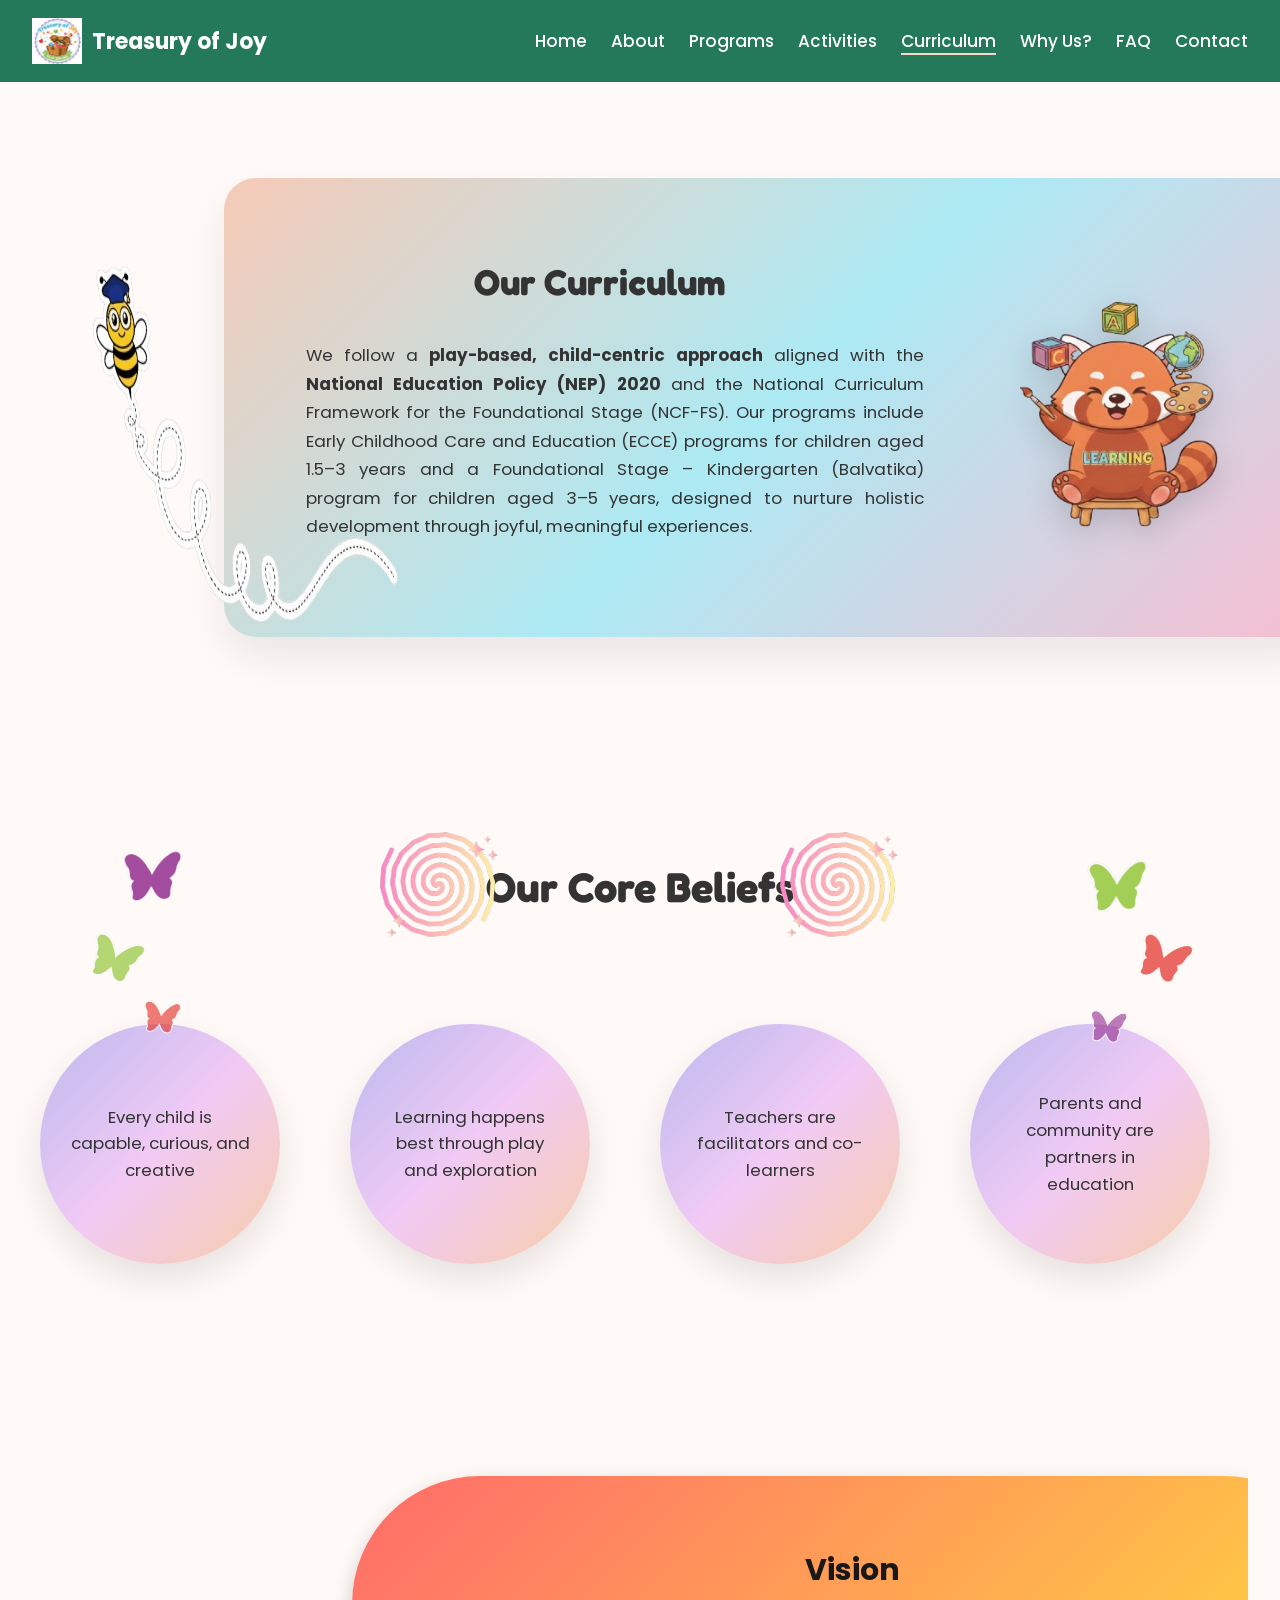
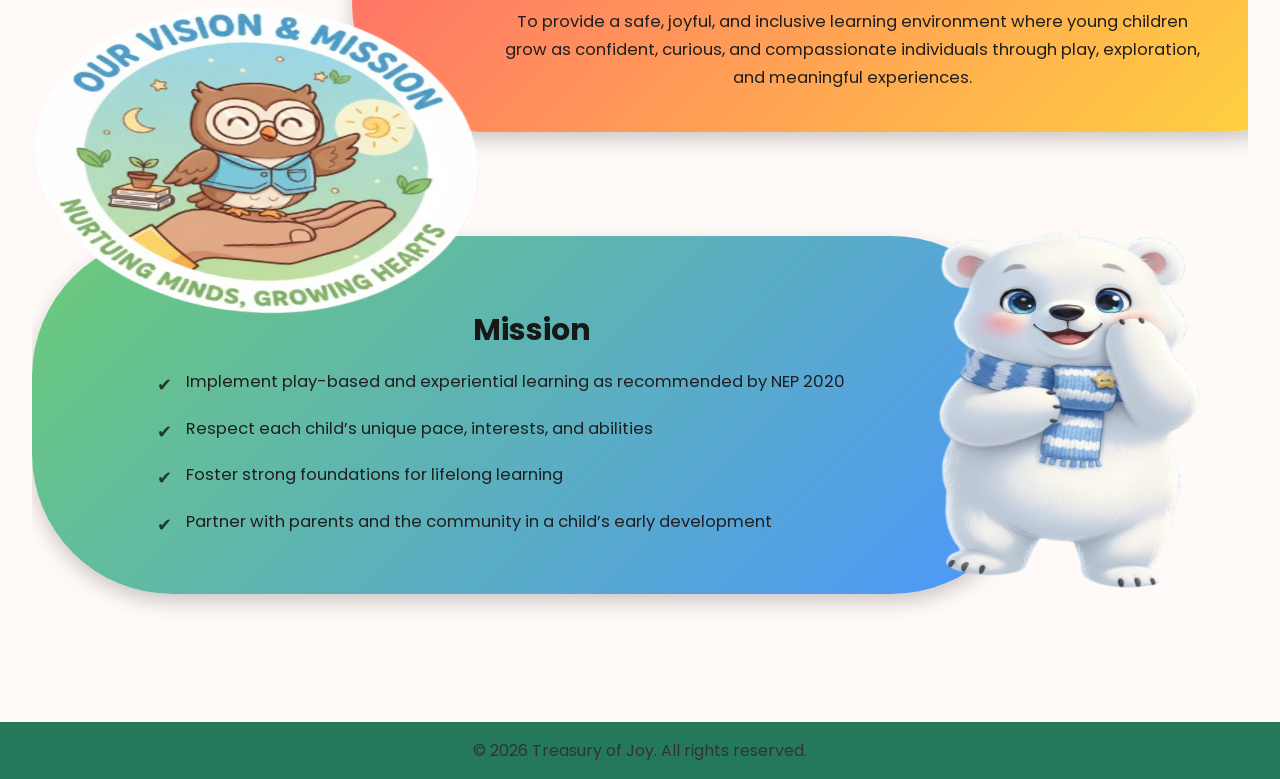
==== curriculum.html @ 3d5efbc1 "added treasury code" ====
<!DOCTYPE html>
<html lang="en">
<head>
  <meta charset="UTF-8" />
  <meta name="viewport" content="width=device-width, initial-scale=1.0" />
  <title>Curriculum | Treasury of Joy</title>

  <!-- SAME CSS -->
  <link rel="stylesheet" href="style.css" />

  <!-- SAME FONTS -->
  <link href="https://fonts.googleapis.com/css2?family=Poppins:wght@300;400;600;700&display=swap" rel="stylesheet">
  <link href="https://fonts.googleapis.com/css2?family=Fredoka:wght@600;700&display=swap" rel="stylesheet">
</head>

<body>

<!-- SAME NAVBAR -->
<nav class="navbar">
  <div class="logo">
    <img src="images/treasury.png">
    Treasury of Joy
  </div>
  <ul class="nav-links">
    <li><a href="index.html">Home</a></li>
    <li><a href="index.html#about">About</a></li>
    <li><a href="index.html#programs">Programs</a></li>
    <li><a href="index.html#activities">Activities</a></li>
    <li><a href="curriculum.html" class="active">Curriculum</a></li>
    <li><a href="index.html#whyUs">Why Us?</a></li>
    <li><a href="index.html#FAQ">FAQ</a></li>
    <li><a href="index.html#contact">Contact</a></li>
  </ul>
</nav>

<!-- CURRICULUM CONTENT -->
<section class="section">
        <div class="curriculum-card">
      
          <h2 class="curriculum-heading">Our Curriculum</h2>
      
          <div class="curriculum-body">
            <div class="curriculum-text">
              <p>
                We follow a <strong>play-based, child-centric approach</strong> aligned with the
                <strong>National Education Policy (NEP) 2020</strong> and the
                National Curriculum Framework for the Foundational Stage (NCF-FS).
                Our programs include Early Childhood Care and Education (ECCE) programs for children aged 1.5–3 years and a Foundational Stage – Kindergarten (Balvatika) program for children aged 3–5 years, designed to nurture holistic development through joyful, meaningful experiences.
              </p>
            </div>
      
            <img src="images/curriculum.png" class="curriculum-sticker" alt="">
          </div>
          <img src="images/bee.png" class="bee" alt="">
</section>

<section class="section core-beliefs">
  <div class="butterfly-corner left">
    <img src="images/purplebutterfly.png" class="bf b1">
    <img src="images/greenbutterfly.png" class="bf b2">
    <img src="images/redbutterfly.png" class="bf b3">
  </div>
  <img src="images/spiral.png" class="spiral left">
  
  <h2>Our Core Beliefs</h2>
  <img src="images/spiral.png" class="spiral right">

  <div class="butterfly-corner right">
    <img src="images/greenbutterfly.png" class="bf b5">
    <img src="images/redbutterfly.png" class="bf b6">
    <img src="images/purplebutterfly.png" class="bf b7">
  </div>
    <div class="belief-cards">
      <div class="belief-card">
        <p>Every child is capable, curious, and creative</p>
      </div>
  
      <div class="belief-card">
        <p>Learning happens best through play and exploration</p>
      </div>
  
      <div class="belief-card">
        <p>Teachers are facilitators and co-learners</p>
      </div>
  
      <div class="belief-card">
        <p>Parents and community are partners in education</p>
      </div>
    </div>
  </section>
  

<section class="section">
  <div class="cards-container">
    <img src="images/owl.png" class="owl">
    <div class="cardd vision">
      <h2>Vision</h2>
      <p>To provide a safe, joyful, and inclusive learning environment where young children grow as confident, curious, and compassionate individuals through play, exploration, and meaningful experiences.
      </p>
    </div>

    <div class="cardd mission">
      <h2>Mission</h2>
      <ul class="mission-points">
        <li>Implement play-based and experiential learning as recommended by NEP 2020</li>
        <li>Respect each child’s unique pace, interests, and abilities</li>
        <li>Foster strong foundations for lifelong learning</li>
        <li>Partner with parents and the community in a child’s early development</li>
      </ul>
    </div>
    <img src="images/bear2.png" class="bear">
  </div>
  
</section>


<footer>
  <p>© 2026 Treasury of Joy. All rights reserved.</p>
</footer>
</body>
</html>
---- style.css ----
* {
    margin: 0;
    padding: 0;
    box-sizing: border-box;
    font-family: 'Poppins', sans-serif;
}

body {
    background: #fefefe;
    color: #333;
}

.headline {
  font-size: 24px;
  font-family: 'Poppins', sans-serif;
  font-weight: 600;
  letter-spacing: 0.5px;
}

/* Navbar */
.navbar {
    display: flex;
    justify-content: space-between;
    align-items: center;
    padding: 1rem 2rem;
    background:  #23795a;
    position: sticky;
    top: 0;
    z-index: 100;
}

.logo {
    display: flex;
    align-items: center;
    gap: 10px;
    font-size: 22px;
    font-weight: 700;
    color: #fff;
}


/* Logo image size */
.logo img {
    width: 50px;
    height: 50px;
    object-fit: contain;
    transition: transform 0.3s ease, box-shadow 0.3s ease;
}

/* Pop-up on hover */
.logo img:hover {
    transform: scale(1.8);
    box-shadow: 0 6px 15px rgba(255, 111, 145, 0.4);
}

.nav-links {
    list-style: none;
    display: flex;
    gap: 1.5rem;
}

.nav-links a {
    text-decoration: none;
    color: #fff;
    font-weight: 500;
    font-size: 17px;
    margin-top: 10px;
}

/* Hero */
.hero {
    display: flex;
    align-items: center;
    justify-content: space-around;
    padding: 6rem 2rem;
    background:#FFF9F7;
}

.hero-text h1 {
    font-size: 3rem;
    color: #55B6DA;
}

.hero-text p {
    color: #57371a
}

.hero-text img {
    width: 250px;
    height: 200px;
    border-radius: 60px;
    margin-left: 50px;
}
.hero-text img:hover {
    transform: scale(1.2);
    box-shadow: 0 6px 15px rgba(127, 43, 183, 0.4);
}
.hero-image video {
    width: 600px;
    height: auto;
    border-radius: 60px;
}
.primary-btn {
    font-weight: 700;           /* makes text bold */
    padding: 14px 40px;         /* increases width & height */
    font-size: 16px;
    border-radius: 30px;
    background-color: #f85e82;
    color: #fff;
    border: none;
    cursor: pointer;
    transition: all 0.3s ease;
    width: 10rem;
    margin-top: 20px;
}

/* Optional hover effect */
.primary-btn:hover {
    background-color: #db5575;
    transform: translateY(-2px);
}


/* Sections */
.section {
    padding: 4rem 2rem;
    text-align: center;
    background: #FFF9F7;
}

.section h2 {
    font-size: 36px;
    margin-bottom: 0.5rem;
    margin-top: 2rem;
}

.section-text {
    max-width: 700px;
    margin: auto ;
    margin-top: 2rem;
}

.pastel-bg {
    background: #fee0b3;
}

.blue-bg{
    background: #8cd0f5;
}

/* Cards */
.card-container {
    display: flex;
    justify-content: center;
    gap: 2rem;
    margin-top: 2rem;
}

.card {
    background: #87c69d;
    padding: 2rem;
    border-radius: 20px;
    width: 300px;
}

.card.pink {
    background: #f09cbc;
}

/* Activities */
/* Activities Section */
.activities-section{
    position: relative; 
    overflow: hidden;
    background: linear-gradient(135deg, #90d5ee, #5cc3f5, #498ad4, #55bbee);


}
.sticker-sun {
    position: absolute;
    width: 250px; /* adjust size as needed */
    height:200px;
    z-index: 1;
    pointer-events: none; /* so stickers don’t block text */
    transform-origin: center;
    transition: transform 0.3s ease; /* optional for hover effects */
    left:150px;
    top:45px;
    transform: rotate(-3deg);
  }
.activities-subtitle {
    max-width: 600px;
    margin-top: 1.5rem;
    margin-left: 26rem;
    color: #222;
    font-size: 16px;
    font-weight: 600;
}

/* Cards Layout */
.activities-container {
    display: flex;
    justify-content: center;
    gap: 5rem;
    flex-wrap: wrap;
    margin-top: 100px;
    margin-bottom: 2rem;
}

/* Activity Card */
.activity-card {
    background: #FFD6C9;
    border-radius: 24px;
    padding: 1.5rem;
    width: 390px;
    box-shadow: 0 12px 25px rgba(0,0,0,0.08);
    text-align: center;
    transition: transform 0.25s ease, box-shadow 0.25s ease;
}

/* GIF */
.activity-card img {
    width: 100%;
    height: 320px;
    object-fit: cover;
    border-radius: 18px;
    margin-bottom: 1rem;
}

/* Hover Pop */
.activity-card:hover {
    transform: translateY(-8px) scale(1.03);
    box-shadow: 0 22px 40px rgba(0,0,0,0.14);
}

/* Text */
.activity-card h3 {
    margin-bottom: 0.5rem;
    font-size: 1.2rem;
}

.activity-card p {
    font-size: 0.95rem;
    color: #555;
}

/* Mobile */
@media (max-width: 768px) {
    .activity-card {
        width: 100%;
        max-width: 340px;
    }
}


/* Foundation List Layout */
.foundation-section {
  background: linear-gradient(135deg, #FFF9F7, #FFEFE8, #FFD7CF, #ffcfc5);

    position: relative; /* important for absolute positioning of stickers */
    padding: 80px 40px;
    border-radius: 20px;
    padding-top: 8rem;
  }
.foundation-list {
    max-width: 800px;
    margin-top: 4rem;
    margin-left: 5rem;
    margin-bottom: 2rem;
    display: flex;
    flex-direction: column; /* 🔥 single column */
    gap: 2rem;              /* space between items */
    list-style: none;
}

/* List Item – NO CARD by default */
.foundation-list li {
    display: flex;
    gap: 1.2rem;
    align-items: start;
    border-radius: 18px;
    transition: all 0.25s ease;
}

/* Icon */
.foundation-list .icon {
    font-size: 2rem;
}

/* Text */
.foundation-list h4 {
    margin-bottom: 0.4rem;
    font-size: 1.1rem;
    font-weight: 700;
    text-align: left;
}

.foundation-list p {
    font-size: 0.95rem;
    color: #555;
    font-weight: 400;
    text-align: justify;
}

/* Hover → Pop-up appears */
.foundation-list li:hover {
    background: #76cea8;
    transform: translateY(-6px) scale(1.02);
    box-shadow: 0 18px 35px rgba(0, 0, 0, 0.12);
}

/* Hover → Bold text */
.foundation-list li:hover h4,
.foundation-list li:hover p {
    font-weight: 600;
}

.sticker {
    position: absolute;
    width: 170px; /* adjust size as needed */
    height:190px;
    z-index: 1;
    pointer-events: none; /* so stickers don’t block text */
    transform-origin: center;
    transition: transform 0.3s ease; /* optional for hover effects */
  }
  
  .sticker-big {
    position: absolute;
    width: 450px; /* adjust size as needed */
    height:600px;
    z-index: 1;
    pointer-events: none; /* so stickers don’t block text */
    transform-origin: center;
    transition: transform 0.3s ease; /* optional for hover effects */
  }
  /* Top-left sticker */
  .sticker-top-left {
    top: 60px;
    left: 180px;
    transform: rotate(-7deg);
  }
  
  /* Middle-right sticker (between points 2-3)
  .sticker-middle-right {
    top: 200px;
    right: 100px;
    transform: rotate(8deg);
  } */
  
  /* Bottom-right sticker */
  .sticker-bottom-right {
    bottom: 110px;
    right: 50px;
  }
  
  /* Responsive adjustments */
  @media (max-width: 768px) {
    .sticker {
      width: 70px;
    }
    .sticker-top-left {
      top: -20px;
      left: -20px;
    }
    .sticker-middle-right {
      top: 100px;
      right: -20px;
    }
    .sticker-bottom-right {
      bottom: -20px;
      right: -20px;
    }
  }
/* Mobile */
@media (max-width: 768px) {
    .foundation-list {
        grid-template-columns: 1fr;
    }
}




/* Contact */
/* Journey Section */
.journey-section {
    background:  #FFF9F7;
    padding: 4rem 2rem;
    text-align: center;
    position: relative;
}


.journey-subtitle {
    max-width: 650px;
    margin: 0 auto 3rem;
    color: #555;
}

/* Cards Layout */
.journey-cards {
    display: flex;
    justify-content: center;
    gap: 5rem; /* space between boxes */
    flex-wrap: wrap;
}

/* Individual Card */
.journey-card {
  background: linear-gradient(135deg, #f9e4e7, #f6c7d0, #f3a9b7, #f07d9d);

    border-radius: 24px;
    padding: 2.8rem; /* 🔥 more inner space */
    width: 550px; /* 🔥 bigger width */
    box-shadow: 0 15px 35px rgba(0, 0, 0, 0.08);
    text-align: left;
}

.journey-card h3 {
    margin-bottom: 2rem;
    text-align: center;
    font-size: 24px;
    color: #333;
}
.sticker-phone {
    position: absolute;
    z-index: 1;
    pointer-events: none; /* so stickers don’t block text */
    transform-origin: center;
    transition: transform 0.3s ease; /* optional for hover effects */
    top: 170px;
    right: 120px;
    width: 250px; /* adjust size as needed */
    height:250px;
  }

/* Form Styling */
.journey-card form {
    display: flex;
    flex-direction: column;
    gap: 1rem;
}

.journey-card input,
.journey-card textarea {
    width: 100%;              /* full width */
    padding: 1.0rem 1.1rem;   /* 🔥 more height */
    font-size: 1.05rem;       /* bigger text */
    border-radius: 16px;      /* softer look */
    border: 1px solid #ddd;
}

.journey-card textarea {
    resize: none;
    height: 100px;
}

/* Details Box */
.details p {
    margin-bottom: 1rem;
    font-size: 0.95rem;
}

/* Fake Map */
.map-placeholder {
    background: #eea0c1;
    height: 240px;
    border-radius: 15px;
    display: flex;
    align-items: center;
    justify-content: center;
    font-size: 1.2rem;
    margin-top: 1rem;
}

/* Responsive */
@media (max-width: 768px) {
    .journey-cards {
        gap: 2rem;
    }

    .journey-card {
        width: 100%;
        max-width: 360px;
    }
}


form {
    display: flex;
    flex-direction: column;
    gap: 1rem;
}

input, textarea {
    padding: 0.8rem;
    border-radius: 10px;
    border: 1px solid #b6b2b2;
    width: 250px;
}

.primary-btn {
    background: #f85e82;
    color: black;
    border: none;
    padding: 0.8rem;
    border-radius: 20px;
    cursor: pointer;
    margin-top: 50px;
}
.primary-btn:hover {
    background: #4aa664;   /* darker green on hover */
}
footer {
    background: #23795a;
    padding: 1rem;
    text-align: center;
}

/* Programs Section */
.programs-section {
    text-align: center;
    font-size: 1.3rem;
    position: relative
}
.programs-bg-card {
    max-width: 1200px;
    margin: 0 auto;                 /* side margins */
    padding: 60px 40px 80px;
    background: linear-gradient(135deg, #fff1c7, #fddb76, #e2c570);
  
    /* Organic flowy corners */
    border-radius: 80px 50px 90px 60px;
  
    /* Soft depth */
    box-shadow: 0 25px 45px rgba(0, 0, 0, 0.08);
  
    position: relative;
  }
  .sticker {
    position: absolute;
    z-index: 1;
    pointer-events: none; /* so stickers don’t block text */
    transform-origin: center;
    transition: transform 0.3s ease; /* optional for hover effects */
  }
  .sticker-right {
    top: 30px;
    right: 146px;
    width: 250px; /* adjust size as needed */
    height:120px;
  }
  .sticker-left {
    top: -10px;
    left: 20px;
    height: 180px;
    width:360px
  }
.programs-container {
    display: grid;
    justify-content: center;
    grid-template-columns: repeat(2, 280px); /* 2 columns */
    gap: 2rem 16rem;
    margin-top: 4rem;
    
}

/* Card */
.program-card {
    width: 350px;
    height: 320px;
    perspective: 1000px;
    margin-bottom: 3rem;
margin-top: 3rem;
}

.program-inner {
    width: 100%;
    height: 100%;
    position: relative;
    transition: transform 0.6s;
    transform-style: preserve-3d;
}

.program-card:hover .program-inner {
    transform: rotateY(180deg);
}

/* Front & Back */
.program-front, .program-back {
    position: absolute;
    width: 100%;
    height: 100%;
    border-radius: 28px 12px 28px 12px;
    display: flex;
    flex-direction: column;
    align-items: center;
    justify-content: center;
    backface-visibility: hidden;
    padding: 1.5rem;
    box-shadow: 0 12px 25px rgba(0,0,0,0.08);
    overflow: hidden;
}

/* Blobs - shorter + gradient */
.blob {
    position: absolute;
    width: 90px;
    height: 70px;
    border-radius: 50% 35% 60% 50%;
    top: -10px;
    left: -10px;
    z-index: 0;
}

.blob-pink { background: linear-gradient(135deg,#f4a3e1,#f4a3e1); }
.blob-green { background: linear-gradient(135deg,#6BCF8E,#6BCF8E); }
.blob-blue { background: linear-gradient(135deg,#5DADE2,#5DADE2); }
.blob-brown { background: linear-gradient(135deg,#d98a4a,#d98a4a); }


/* GIF Icon */
.icon img {
    width: 160px;
    height: 160px;
    object-fit: cover;
    border-radius: 50%;
    margin-bottom: 0.8rem;
}

.program-front .icon {
    display: block;
}
.program-back .icon {
    display: none;
}

@keyframes float {
    0%, 100% { transform: translateY(0); }
    50% { transform: translateY(-6px); }
}

/* Front text */
.program-front h3 {
  font-family: 'Fredoka', sans-serif;
    font-size: 1.4rem;
    font-weight: 500;
    color: #222;
}

@keyframes bounce {
    0%, 100% { transform: translateY(0); }
    50% { transform: translateY(-4px); }
}

/* CARD 1 – Play Group */
.pink-card .program-front {
  background: linear-gradient(135deg, #e2d6f5, #c6b4ef, #9f87db);   /* cream front */
}

.pink-card .program-back {
  background: linear-gradient(135deg, #CFF5E7, #97E9D2, #6ACFB8);   /* yellow back */
}
.peach-card .program-front {
  background: linear-gradient(135deg, #fbe3ea, #f3c2cd, #f399ad);
   /* cream front */
}

.peach-card .program-back {
  background: linear-gradient(135deg, #FFD6C9, #FFC1AD, #FFAD92);
  ;   /* yellow back */
}

/* CARD 2 – Kindergarten */
.green-card .program-front {
  background: linear-gradient(135deg, #FFD6C9, #FFC4B2, #FFAB95, #FF8F78);
  /* mint front */
}

.green-card .program-back {
  background: linear-gradient(135deg, #FFF1C1, #FFE59F, #FFC96F);
  ;   /* softer yellow */
}
.mintgreen-card .program-front {
  background: linear-gradient(135deg, #c5eddf, #a1eaca, #71cfa6);
  /* softer yellow */
}
.mintgreen-card .program-back {
  background: linear-gradient(135deg, #FFD6C9, #FFC4B2, #FFAB95, #FF8F78);
  /* softer yellow */
}

/* Back */
.program-back {
    transform: rotateY(180deg);
    color: #555;
    font-size: 1rem;
    font-weight: 500;
color: #222;
    text-align: center;
    padding: 1.2rem;
}

/* GIF only visible on front */
.program-back .icon {
    display: none;
}

/* Responsive */
@media(max-width: 768px){
    .programs-container {
        flex-direction: column;
        align-items: center;
    }
}


/* Parent section fix */
.about-section {
    display: flex;
    justify-content: center;
    padding: 80px 20px;
   background:#FFF9F7 ;
  }
  
  /* Cloud container */
  .about-cloud {
    max-width: 980px;
    width: 100%;
    padding: 60px 70px;
    margin-top: 100px;
    text-align: center;

    /* background: linear-gradient(135deg, #d6bdf1, #bc98e9, #9b70dc); */
    background: linear-gradient(135deg, #cfaef2, #d48fe8, #f6b4f2);
    /* pastel green */
    border: 3px solid #7ddf9e; /* pastel pink */
    border-radius: 140px;
  
    position: relative;
    z-index: 1;  
    box-shadow: 0 10px 30px rgba(0, 0, 0, 0.06);
    overflow: visible;
  }
  .about-sticker {
    position: absolute;
  left: -180px;          /* pushes it outside the card */
  top: 50%;
  transform: translateY(-50%) rotate(-7deg);
  width: 360px;
  height:280px;
  z-index: 2;
  pointer-events: none; 
  }

  .about-sticker-right {
    position: absolute;
  right: -270px;          /* pushes it outside the card */
  top: -25px;
  width: 390px;
  height:300px;
  z-index: 2;
  pointer-events: none; 
  }
    
  .about-cloud:hover {
    transform: translateY(-10px) scale(1.03);
    box-shadow: 0 20px 40px rgba(0, 0, 0, 0.12);
}


/* Cloud puffs */
.about-cloud::before,
.about-cloud::after {
  content: "";
  position: absolute;
  width: 150px;
  height: 70px;                 /* semi-circle */
  background: #7ddf9e;
  border: 3px solid #cfaef2;
  border-radius: 140px 140px 0 0;
  top: -74px;
  z-index: 0;
}

/* Left puff */
.about-cloud::before {
  left: 130px;
}

/* Right puff */
.about-cloud::after {
  right: 130px;
}
  /* Heading */
  .about-cloud h2 {
    margin-bottom: 20px;
    font-size: 32px;
    font-weight: 700;
    color:  #222;
  }
  
  /* Text */
  .about-cloud p {
    font-size: 17px;
    line-height: 1.7;
    color: #222;
    max-width: 760px;
    margin: auto;
    padding-left: 20px;
  }
  
/* Modal background */
.modal {
    display: none;
    position: fixed;
    inset: 0;
    background: rgba(0, 0, 0, 0.5);
    justify-content: center;
    align-items: center;
    z-index: 1000;
  }
  
  /* Modal box */
  .modal-content {
    background: #d1f4dd;
    border: 3px solid #f998b5;
    border-radius: 25px;
    padding: 30px;
    width: 90%;
    max-width: 400px;
    text-align: center;
    position: relative;
    animation: popup 0.3s ease;
  }
  
  /* Popup animation */
  @keyframes popup {
    from {
      transform: scale(0.8);
      opacity: 0;
    }
    to {
      transform: scale(1);
      opacity: 1;
    }
  }
  
  /* Close button */
  .close-btn {
    position: absolute;
    top: 12px;
    right: 18px;
    font-size: 24px;
    cursor: pointer;
    color: #ff6f91;
  }
  
  /* Form inputs */
  .admission-form input {
    width: 100%;
    padding: 12px;
    margin: 10px 0;
    border-radius: 20px;
    border: 1px solid #ccc;
    font-size: 14px;
  }
  
  /* Submit button */
  .admission-form .primary-btn {
    width: 100%;
    margin-top: 15px;
  }
  
    /* Why us? */
  * {
    box-sizing: border-box;
    font-family: "Poppins", sans-serif;
  }
  
  .why-us {
    padding: 60px 20px;
    background:#FFF9F7;
    text-align: center;
  }
  
  .why-us h2 {
    font-size: 36px;
    color: #222;
    margin-bottom: 10px;
  }
  
  .why-us subtitle {
    max-width: 600px;
    margin: 20px auto 40px;
    color: #0c0c0c;
    font-weight: 200;
    font-size: 16px;
    line-height:1.6rem;
  }
  
  .slider-container {
    overflow: hidden;
    position: relative;
  }
  
  .cards {
    display: flex;
    gap: 20px;
    overflow-x: auto;
    scroll-snap-type: x mandatory;
    padding-bottom: 20px;
    scrollbar-width: none;
    margin-top: 3rem;
  }
  
  .cards::-webkit-scrollbar {
    display: none;
  }
  
  .card {
    min-width: 300px;
    border-radius: 20px;
    padding: 24px;
    text-align: left;
    scroll-snap-align: center;
  }
  
  .card h3 {
    margin-bottom: 10px;
    font-size: 20px;
    text-align: center;
  }
  
  .card p {
    font-size: 14px;
    line-height: 1.6;
  }
  
  /* Pastel colors */
  .peach { background: #e9d5ff; }
  .green { background: #99f6e4; }
  .blue { background: #8ecae6; }
  .yellow { background: #fde68a; }
  .lavender { background: #f6c1a3; }
  .mint { background: #7ddf9e; }
  
  /* Dots */
  .dots {
    display: flex;
    justify-content: center;
    gap: 8px;
    margin-top: 10px;
  }

  .card img {
    height: 150px;
    object-fit: contain;
    background: rgba(255, 255, 255, 0.4);
    padding: 10px;
  }

  .card {
    transition: transform 0.3s ease;
  }
  
  .card:hover {
    transform: translateY(-6px);
  }
  
  
  .dot {
    width: 8px;
    height: 8px;
    background: #c4c4c4;
    border-radius: 50%;
    transition: background 0.3s;
  }
  
  .dot.active {
    background: #000;
  }
  
  /*FAQ*/
  :root {
    --font-main: 'Fredoka', sans-serif;
  }
  
  .faq-container {
    text-align: center;
    padding: 120px 20px;
    background-color: #f0fdf9; /* Light mint background like the image */
    font-family: var(--font-main);


  }
  .faq-header {
    text-align: center;
    margin-bottom: 40px;
    position: relative;
  }

  
  .sun {
    width: 150px; /* adjust size */
    height: 150px;
    position: absolute;
  }
  
  .sun-left {
    transform: rotate(-15deg); /* tilt left */
    top: -60px;        /* move up */
  left: 20%;         /* move left of QUESTIONS */
  }
  
  .sun-right {
    transform: rotate(15deg); /* tilt right */

    top: -60px;        /* move up */
  right: 20%; 
  }
  
  .cloud-left {
    width: 210px; /* adjust size */
    height: auto;
    margin: 0 5px;
    top: 25px;
  left: -2%;  
    position: absolute;
  }
  
  .cloud-right {
    width: 210px; /* adjust size */
    height: auto;
    margin: 0 5px;
    top: 25px;
  right:-2%;  
    position: absolute;
  }
  /* Optional: make clouds float */
  @keyframes floatCloud {
    0% { transform: translateY(0px); }
    50% { transform: translateY(-5px); }
    100% { transform: translateY(0px); }
  }
  
  .cloud {
    animation: floatCloud 4s ease-in-out infinite;
  }
  /* THE BUBBLY TITLE STYLE */
  .bubbly-title {
    font-size: 5rem;
    font-weight: 700;
    text-transform: uppercase;
    margin-bottom: 0;
    letter-spacing: 2px;
  }
  
  .bubbly-title span {
    display: inline-block;
    /* This creates the thick blue outline seen in your image */
    -webkit-text-stroke: 2px #4A90E2; 
    filter: drop-shadow(2px 2px 0px #fff);
  }
  
  /* Specific colors from the image palette */
  .bubbly-title span:nth-child(1) { color: #FF8B8B; } /* Q - Soft Red */
  .bubbly-title span:nth-child(2) { color: #FFD93D; } /* U - Yellow */
  .bubbly-title span:nth-child(3) { color: #6BCB77; } /* E - Green */
  .bubbly-title span:nth-child(4) { color: #4D96FF; } /* S - Blue */
  .bubbly-title span:nth-child(5) { color: #FF8B8B; } /* T - Red */
  .bubbly-title span:nth-child(6) { color: #FFD93D; } /* I - Yellow */
  .bubbly-title span:nth-child(7) { color: #6BCB77; } /* O - Green */
  .bubbly-title span:nth-child(8) { color: #4D96FF; } /* N - Blue */
  .bubbly-title span:nth-child(9) { color: #FF8B8B; } /* S - Red */
  .bubbly-title span:nth-child(10) { color: #FFD93D; } /* ? - Yellow */
  
  .subtitle {
    font-size: 1.5rem;
    color: #2D3436;
    font-weight: 600;
    margin-top: -10px;
  }
  
  /* LEANER BOX DESIGN */
  .faq-grid {
    display: flex;
  flex-direction: column;
  gap: 8px;
  max-width: 1000px;   /* controls the LENGTH (width) */
  margin: auto;
  }
  
  .faq-card {
    background: white;
    padding:10px;
    border-radius: 25px;
    border: 2px solid #E0E0E0;
    transition: all 0.3s ease;
    text-align: left;
    display: none;
  }
  

.faq-card.visible {
  display: block;
}

.faq-toggle-container {
  text-align: center;
  margin-top: 20px;
}

#faqToggleBtn {
  background: none;
  border: none;
  font-size: 18px;
  cursor: pointer;
  color:  #449bf2;
  font-weight: 600;
}
  /* .faq-card:hover {
    transform: scale(1.03);
    box-shadow: 0 10px 20px rgba(0,0,0,0.05);
  } */
  
  .faq-card h3 {
    font-size: 1rem;
    margin-bottom: 6px;
    color: #333;
  }

  .faq-card p {
    font-size: 0.9rem;
    line-height: 1.2;   /* tighter text */
    margin: 0;
  }
  
  /* Leaner color accents */
  .yelloww { border-top: 8px solid #f0d97b; }
  .pink   { border-top: 8px solid #6fa5ef; }
  .greenn  { border-top: 8px solid #8dc995; }
  .bluee   { border-top: 8px solid #f7a6a6; }

  .nav-links a.active {
    border-bottom: 2px solid #FFD6C9;
  }
  
  .curriculum-card {
    max-width: 1100px;
    width: 100%;
    background: linear-gradient(135deg, #f6cab7, #aceaf4, #f9bdd1);
    border-radius: 32px;
    padding: 50px;
    display: flex;
    flex-direction: column; /* heading on top */
    gap: 30px;
    box-shadow: 0 20px 40px rgba(0,0,0,0.08);
    margin-left: 12rem;
    position: relative;
   padding-bottom: 6rem;
   margin-bottom: 4rem;
   margin-top: 2rem;
  }
  
  /* Heading */
  .curriculum-heading {
    font-family: 'Fredoka', sans-serif;
    font-size: 3rem;
    text-align: left;
    padding-left: 20%;
  }
  
  /* ROW: text + sticker */
  .curriculum-body {
    display: flex;
    gap: 40px;
    align-items: center;
  }
  
  /* Text */
  .curriculum-text {
    flex: 2;
    text-align: justify;
    max-width: 65%;
  }
  
  .curriculum-text p {
    font-size: 1.05rem;
    line-height: 1.7;
    padding-left: 2rem;
  }
  
  /* Sticker */
  .curriculum-sticker {
    position: absolute;
    right: -20px;
    bottom: 5px;
    width: 450px; /* increase freely */
    height: 420px;
    filter: drop-shadow(0 10px 15px rgba(0,0,0,0.15));
  }
  @media (max-width: 768px) {
    .curriculum-sticker {
      position: static;
      width: 200px;
      margin-top: 20px;
      transform: none;
    }
  
    .curriculum-text {
      max-width: 100%;
    }
  } 
  .bee {
    position: absolute;
    width: 450px; /* adjust size as needed */
    height:420px;
    z-index: 1;
    pointer-events: none; /* so stickers don’t block text */
    transform-origin: center;
    transition: transform 0.3s ease; /* optional for hover effects */
    left:-200px;
    transform: rotate(-8deg);
    top:55px;
  }

  .core-beliefs {
    text-align: center;
    position: relative;
  }
  
  .core-beliefs h2 {
    font-family: 'Fredoka', sans-serif;
    font-size: 2.6rem;
    margin-bottom: 7rem;
  }
  
  /* Card grid */
  .belief-cards {
    display: grid;
    grid-template-columns: repeat(auto-fit, minmax(220px, 1fr));
    gap: 40px;
    max-width: 1200px;
    margin: 0 auto;
    padding-bottom: 20px;
  }
  
  /* Individual card */
  .belief-card {
    width: 240px;
    height: 240px;
    border-radius: 50%;
    background: linear-gradient(
      135deg,
      #b9b9ee,   /* mint green */
      #f1caf5,   /* soft orange */
      #f8cda7    /* warm peach */
    );
    box-shadow: 0 15px 35px rgba(0,0,0,0.1);
    padding: 30px;
    
    display: flex;
    flex-direction: column;
    align-items: center;
    justify-content: center;
    transition: transform 0.3s ease;
  }
  
  .belief-card:hover {
    transform: translateY(-6px);
  }
  
  /* Icon */
  .belief-card span {
    font-size: 2.5rem;
    display: block;
    margin-bottom: 15px;
  }
  
  /* Text */
  .belief-card p {
    font-size: 1.05rem;
    line-height: 1.6;
  }
  .spiral {
    position:absolute;
    width: 190px;              /* bigger base */ 
    top: 50px;
     
  }
  .spiral.left{
    left: 350px;
  }
  .spiral.right{
    right: 340px;
  }

  .butterfly-corner {
    position: absolute;
    top: 20px;
    width: 200px;
    height: 200px;
    pointer-events: none;
  }
  
  .butterfly-corner.left { left: 40px; }
  .butterfly-corner.right { right: 40px; }
  
  .bf {
    width: 72px;              /* bigger base */
    opacity: 0.9;
    animation: wing-flap 0.8s ease-in-out infinite;
    position:absolute;
  }

  .left .b1 { 
    width: 105px;
    top: 40px;
    left: 60px;
    transform: rotate(-12deg);
  }
  
  .left .b2 {
    width: 90px;
    top: 130px;
    left: 30px;
    opacity: 0.75;
    transform: rotate(8deg);
  }
  
  .left .b3 {
    width: 65px;
    top: 200px;
    left: 90px;
    opacity: 0.65;
    transform: rotate(-4deg);
  }
  
  .left .b4 {
    width: 50px;
    top: 80px;
    left: 150px;
    opacity: 0.6;
    transform: rotate(14deg);
  }
  .right .b5 {
    width: 105px;
    top: 50px;
    right: 70px;
    transform: rotate(-12deg);
  }
  
  .right .b6 {
    width: 90px;
    top: 130px;
    right: 30px;
    opacity: 0.75;
    transform: rotate(8deg);
  }
  
  .right .b7 {
    width: 65px;
    top: 210px;
    right: 100px;
    opacity: 0.65;
    transform: rotate(-4deg);
  }
  
  .right .b8 {
    width: 50px;
    top: 90px;
    right: 160px;
    opacity: 0.6;
     transform: rotate(14deg);
  }
@keyframes wing-flap {
  0%   { transform: scale(1) rotate(var(--r, 0deg)); }
  50%  { transform: scale(1.06) rotate(calc(var(--r, 0deg) + 3deg)); }
  100% { transform: scale(1) rotate(var(--r, 0deg)); }
}

.cards-container {
  display: flex;
  flex-direction: column;
  gap: 40px;

  justify-content: center;
  position: relative;
  overflow-x: hidden;
}
.owl {

height: 450px;
width:650px;
transform: rotate(5deg);

position: absolute;
  left: -100px;
  top: 120px;
  z-index: 2;
}
.bear {

  height: 420px;
  width:600px;
  transform: rotate(5deg);
  
  position: absolute;
    right: -110px;
    bottom: 50px;
    z-index: 2;
  }

.cardd {
  width: min(1000px, 85%);
  padding: 40px 30px; /* taller for oval shape */
  border-radius: 140px; /* oval */
  color: rgb(25, 24, 24);
  text-align: center;
  box-shadow: 0 8px 20px rgba(0,0,0,0.2);
  position: relative;
  z-index: 1;
  
margin-top: 4rem;
}

.cardd h2 {
  margin-bottom: 15px;
  font-size: 30px;
}

.cardd p {
  max-width: 700px;          /* keeps text readable */
  margin: 0 auto;            /* centers paragraph */
  font-size: 16.5px;
  line-height: 1.7;          /* better readability */
  color: #1f1f1f;

}

/* Ombre / Gradient backgrounds */
.vision {
  margin-left: 20rem;
  background: linear-gradient(135deg, #FF6B6B, #FFD93D); /* reddish-yellow */
}

.mission {
  background: linear-gradient(135deg, #6BCB77, #4D96FF);
  margin-bottom: 4rem; /* green-blue */
}
.mission-points {
  list-style: none;          /* remove default bullets */
  padding: 0;
  margin: 0 auto;
  max-width: 750px;
}

.mission-points li {
  display: flex;
  align-items: flex-start;
  gap: 14px;

  font-size: 16.5px;
  line-height: 1.7;
  color: #1f1f1f;

  margin-bottom: 14px;      /* space for custom dot */
}

/* Custom bullet */
.mission-points li::before {
  content: "✔";
  font-size: 18px;
  color: rgba(0, 0, 0, 0.7);
  margin-top: 2px;
  flex-shrink: 0;
}
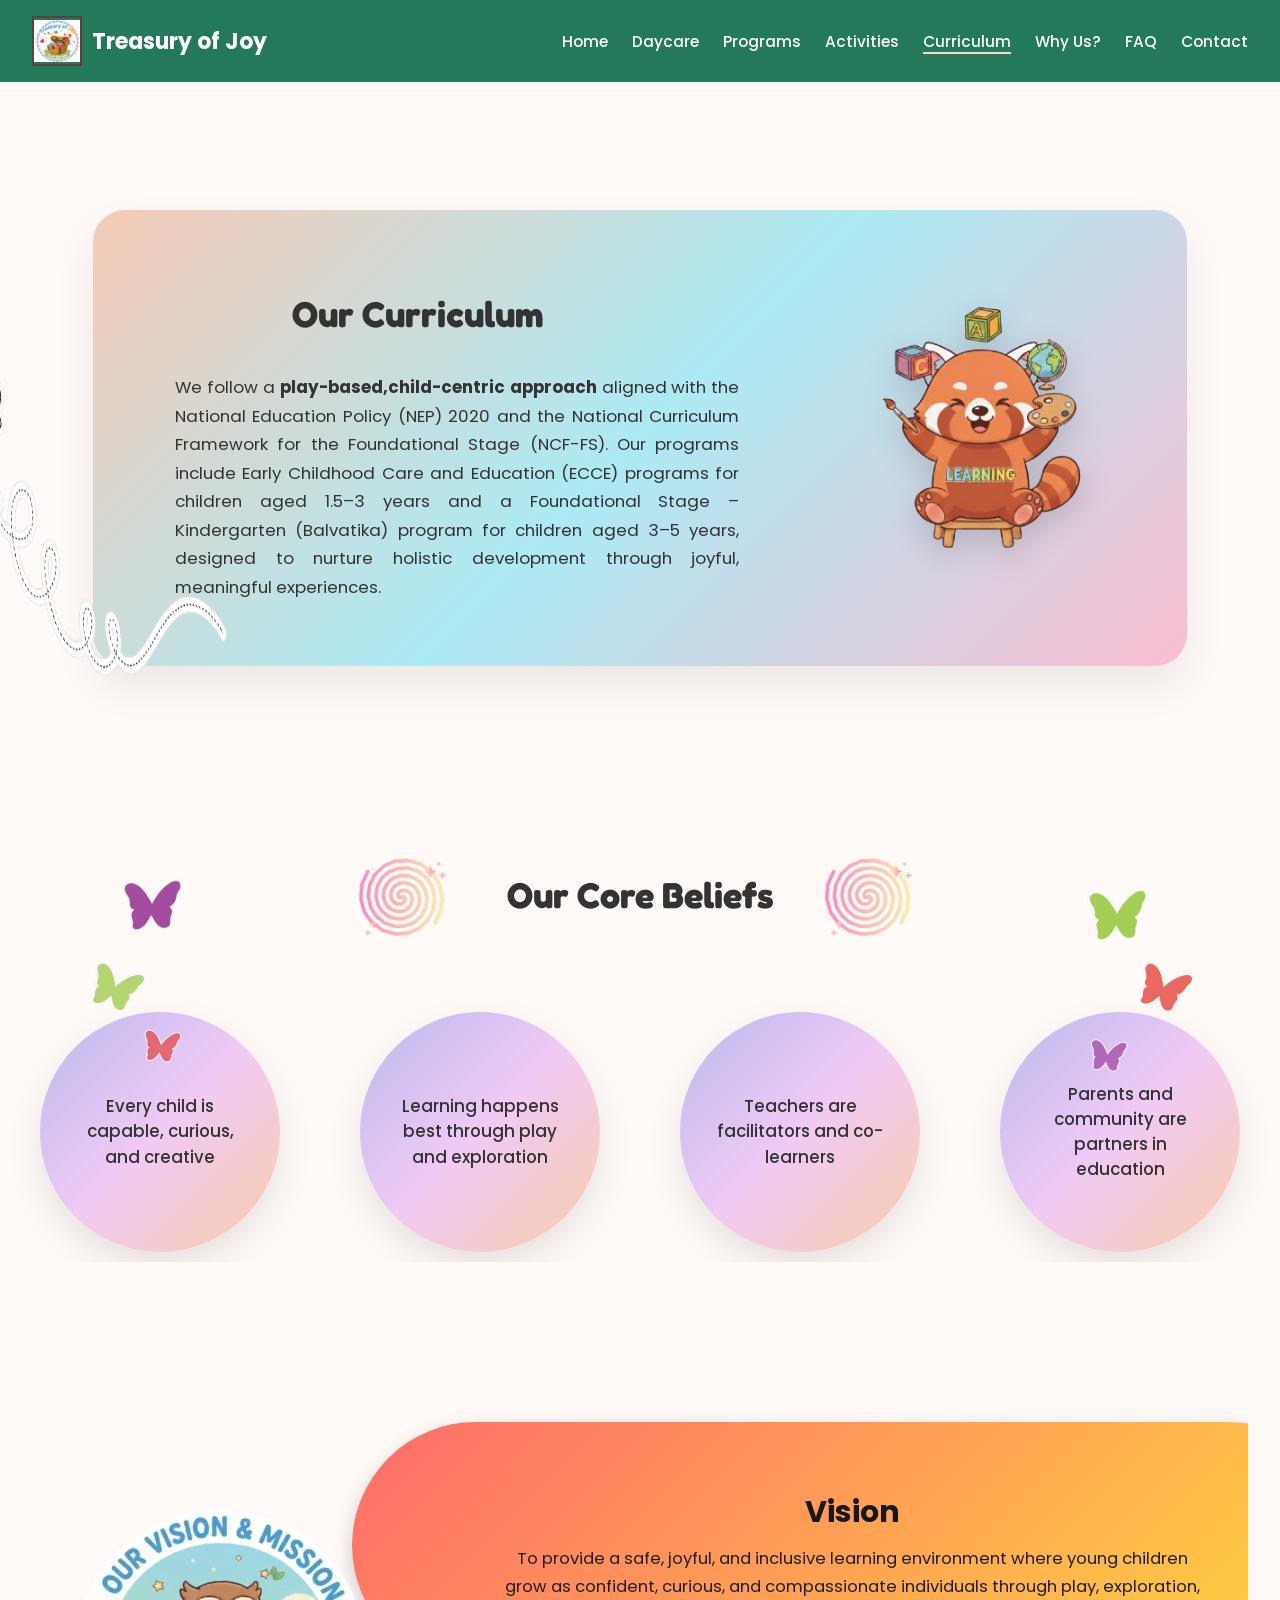
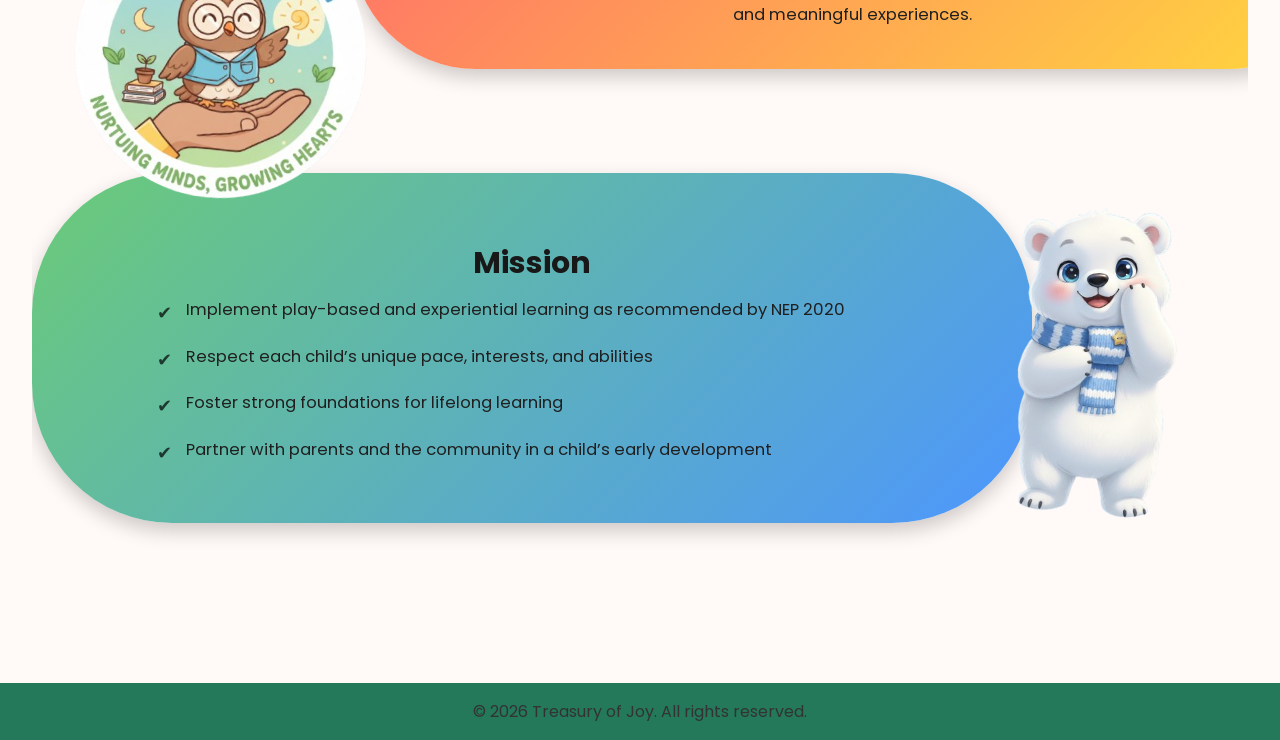
==== commit 57ad2375: "added daycare and responsiveness" ====
--- a/curriculum.html
+++ b/curriculum.html
@@ -23,7 +23,7 @@
   </div>
   <ul class="nav-links">
     <li><a href="index.html">Home</a></li>
-    <li><a href="index.html#about">About</a></li>
+    <li><a href="daycare.html">Daycare</a></li>
     <li><a href="index.html#programs">Programs</a></li>
     <li><a href="index.html#activities">Activities</a></li>
     <li><a href="curriculum.html" class="active">Curriculum</a></li>
@@ -42,8 +42,8 @@
           <div class="curriculum-body">
             <div class="curriculum-text">
               <p>
-                We follow a <strong>play-based, child-centric approach</strong> aligned with the
-                <strong>National Education Policy (NEP) 2020</strong> and the
+                We follow a <strong>play-based,child-centric approach</strong> aligned with the
+                National Education Policy (NEP) 2020 and the
                 National Curriculum Framework for the Foundational Stage (NCF-FS).
                 Our programs include Early Childhood Care and Education (ECCE) programs for children aged 1.5–3 years and a Foundational Stage – Kindergarten (Balvatika) program for children aged 3–5 years, designed to nurture holistic development through joyful, meaningful experiences.
               </p>
@@ -60,11 +60,11 @@
     <img src="images/greenbutterfly.png" class="bf b2">
     <img src="images/redbutterfly.png" class="bf b3">
   </div>
+  <h2 class="core-beliefs-title">
   <img src="images/spiral.png" class="spiral left">
-  
-  <h2>Our Core Beliefs</h2>
+   Our Core Beliefs
   <img src="images/spiral.png" class="spiral right">
-
+</h2>
   <div class="butterfly-corner right">
     <img src="images/greenbutterfly.png" class="bf b5">
     <img src="images/redbutterfly.png" class="bf b6">
@@ -93,6 +93,7 @@
 <section class="section">
   <div class="cards-container">
     <img src="images/owl.png" class="owl">
+    <img src="images/V&M.png" class="mission-vision-banner">
     <div class="cardd vision">
       <h2>Vision</h2>
       <p>To provide a safe, joyful, and inclusive learning environment where young children grow as confident, curious, and compassionate individuals through play, exploration, and meaningful experiences.
--- a/style.css
+++ b/style.css
@@ -1,4 +1,19 @@
-* {
+img, video {
+  max-width: 100%;
+  height: auto;
+}
+
+section {
+  width: 100%;
+}
+
+.container {
+  max-width: 1200px;
+  margin: auto;
+  padding: 0 20px;
+}
+* 
+{
     margin: 0;
     padding: 0;
     box-sizing: border-box;
@@ -8,6 +23,7 @@
 body {
     background: #fefefe;
     color: #333;
+    height: 100%;
 }
 
 .headline {
@@ -19,125 +35,164 @@
 
 /* Navbar */
 .navbar {
-    display: flex;
-    justify-content: space-between;
-    align-items: center;
-    padding: 1rem 2rem;
-    background:  #23795a;
-    position: sticky;
-    top: 0;
-    z-index: 100;
-}
-
+  display: flex;
+  justify-content: space-between;
+  align-items: center;
+  padding: 1rem 2rem;
+  background: #23795a;
+  position: sticky;
+  top: 0;
+  z-index: 100;
+
+  flex-wrap: wrap; /* allows wrapping on smaller screens */
+  gap: 10px;
+}
+
+/* Logo */
 .logo {
-    display: flex;
-    align-items: center;
-    gap: 10px;
-    font-size: 22px;
-    font-weight: 700;
-    color: #fff;
-}
-
-
-/* Logo image size */
+  display: flex;
+  align-items: center;
+  gap: 10px;
+  font-size: 22px;
+  font-weight: 700;
+  color: #fff;
+}
+
+/* Logo image */
 .logo img {
-    width: 50px;
-    height: 50px;
-    object-fit: contain;
-    transition: transform 0.3s ease, box-shadow 0.3s ease;
-}
-
-/* Pop-up on hover */
+  width: 50px;
+  height: 50px;
+  object-fit: contain;
+  border: 2px solid #5D4037;
+  transition: transform 0.3s ease, box-shadow 0.3s ease;
+}
 .logo img:hover {
-    transform: scale(1.8);
-    box-shadow: 0 6px 15px rgba(255, 111, 145, 0.4);
-}
-
+  transform: scale(1.8);
+  box-shadow: 0 6px 15px rgba(255, 111, 145, 0.4);
+}
+
+/* Nav links */
 .nav-links {
-    list-style: none;
-    display: flex;
-    gap: 1.5rem;
-}
-
+  list-style: none;
+  display: flex;
+  gap: 1.5rem;
+  flex-wrap: wrap; /* links wrap automatically on small screens */
+  justify-content: flex-end;
+}
+
+/* Links */
 .nav-links a {
-    text-decoration: none;
-    color: #fff;
-    font-weight: 500;
-    font-size: 17px;
-    margin-top: 10px;
-}
-
-/* Hero */
+  text-decoration: none;
+  color: #fff;
+  font-weight: 500;
+  font-size: clamp(14px, 1.2vw, 17px); /* auto scale text */
+  margin-top: 10px;
+}
+/* Hero Section */
 .hero {
-    display: flex;
-    align-items: center;
-    justify-content: space-around;
-    padding: 6rem 2rem;
-    background:#FFF9F7;
+  display: flex;
+  flex-wrap: wrap;            /* Allows items to move to the next line automatically */
+  align-items: center;
+  justify-content: center;
+  gap: clamp(2rem, 5vw, 4rem);                /* Consistent spacing between text and image/video */
+  padding: clamp(3rem, 8vw, 3rem) clamp(2rem, 10vw, 4rem); /* Padding shrinks as the screen gets smaller */
+  background: #FFF9F7;
+  min-height: 80vh;           /* Ensures it fills most of the screen height */
+}
+
+.hero-text {
+  flex: 1 1 450px;            /* Grow, shrink, and "break" to a new line at 450px */
+  max-width: 600px;
 }
 
 .hero-text h1 {
-    font-size: 3rem;
-    color: #55B6DA;
+  /* Font size stays between 2rem and 3rem based on screen width */
+  font-size: clamp(2rem, 5vw, 3rem); 
+  color: #55B6DA;
+  line-height: 1.4;
+  margin-bottom: 0.7rem;
 }
 
 .hero-text p {
-    color: #57371a
-}
-
+  color: #57371a;
+  font-size: clamp(1.3rem, 1.2vw, 1.1rem);
+}
+
+/* Image inside hero-text */
 .hero-text img {
-    width: 250px;
-    height: 200px;
-    border-radius: 60px;
-    margin-left: 50px;
-}
+  width: min(250px, 100%);     /* Never wider than 250px, but 100% on small screens */
+  height: auto;
+  border-radius: 50%;
+  border: 5px solid #5D4037; /* A nice deep earthy brown */
+  margin-top: 20px;
+  margin-left: 30px;
+  transition: all 0.3s ease;
+}
+
 .hero-text img:hover {
-    transform: scale(1.2);
-    box-shadow: 0 6px 15px rgba(127, 43, 183, 0.4);
-}
+  transform: scale(1.1);
+  box-shadow: 0 6px 15px rgba(127, 43, 183, 0.4);
+}
+
+/* Video Section */
+.hero-image {
+  flex: 1 1 500px;            /* Standardize the space the video takes */
+  display: flex;
+  justify-content: center;
+}
+
 .hero-image video {
-    width: 600px;
-    height: auto;
-    border-radius: 60px;
-}
+  width: 100%;                /* Fill the container */
+  max-width: 600px;           /* But don't exceed your original size */
+  height: auto;
+  border-radius: clamp(20px, 5vw, 60px); /* Rounding softens on mobile */
+}
+
+/* Button */
 .primary-btn {
-    font-weight: 700;           /* makes text bold */
-    padding: 14px 40px;         /* increases width & height */
-    font-size: 16px;
-    border-radius: 30px;
-    background-color: #f85e82;
-    color: #fff;
-    border: none;
-    cursor: pointer;
-    transition: all 0.3s ease;
-    width: 10rem;
-    margin-top: 20px;
-}
-
-/* Optional hover effect */
+  display: inline-block;
+  font-weight: 700;
+  padding: 14px 40px;
+  font-size: 16px;
+  border-radius: 30px;
+  background-color: #f85e82;
+  color: #fff;
+  border: none;
+  cursor: pointer;
+  transition: all 0.3s ease;
+  text-decoration: none;
+  text-align: center;
+}
+
 .primary-btn:hover {
-    background-color: #db5575;
-    transform: translateY(-2px);
-}
-
+  background-color: #db5575;
+  transform: translateY(-2px);
+}
 
 /* Sections */
 .section {
-    padding: 4rem 2rem;
-    text-align: center;
-    background: #FFF9F7;
+  /* Padding grows from 3rem on mobile to 6rem on desktop */
+  padding: clamp(3rem, 8vw, 6rem) 2rem; 
+  text-align: center;
+  background: #FFF9F7;
 }
 
 .section h2 {
-    font-size: 36px;
-    margin-bottom: 0.5rem;
-    margin-top: 2rem;
+  /* Font size scales from 24px (1.5rem) to 36px (2.25rem) */
+  font-size: clamp(1.5rem, 4vw, 2.25rem); 
+  margin-bottom: 0.5rem;
+  margin-top: 2rem;
+  line-height: 1.2;
 }
 
 .section-text {
-    max-width: 700px;
-    margin: auto ;
-    margin-top: 2rem;
+  /* max-width prevents text lines from getting too long to read on desktop */
+  max-width: 700px;
+  /* width: 90% ensures it doesn't touch the edges on tiny screens */
+  width: 90%; 
+  margin: 2rem auto 0 auto;
+  font-size: clamp(1rem, 1.1vw, 1.125rem);
+  line-height: 1.6;
 }
 
 .pastel-bg {
@@ -148,510 +203,573 @@
     background: #8cd0f5;
 }
 
-/* Cards */
+/* Card Container */
 .card-container {
-    display: flex;
-    justify-content: center;
-    gap: 2rem;
-    margin-top: 2rem;
-}
-
+  display: flex;
+  flex-wrap: wrap;           /* Allows cards to move to the next line */
+  justify-content: center;   /* Keeps cards centered as they wrap */
+  gap: 2rem;
+  margin-top: 2rem;
+  padding: 0 1rem;           /* Prevents cards from touching screen edges */
+}
+
+/* Individual Card */
 .card {
-    background: #87c69d;
-    padding: 2rem;
-    border-radius: 20px;
-    width: 300px;
+  background: #87c69d;
+  padding: 2rem;
+  border-radius: 20px;
+  
+  /* This is the key: */
+  flex: 1 1 300px;           /* Grow to fill space, shrink if needed, base size 300px */
+  max-width: 350px;          /* Prevents a single card from becoming too wide on mobile */
+  
+  transition: transform 0.3s ease;
 }
 
 .card.pink {
-    background: #f09cbc;
+  background: #f09cbc;
+}
+
+/* Subtle hover effect for better UI */
+.card:hover {
+  transform: translateY(-5px);
 }
 
 /* Activities */
 /* Activities Section */
 .activities-section{
-    position: relative; 
-    overflow: hidden;
-    background: linear-gradient(135deg, #90d5ee, #5cc3f5, #498ad4, #55bbee);
-
-
-}
+  position: relative;
+  overflow: hidden;
+  background: linear-gradient(135deg, #90d5ee, #5cc3f5, #498ad4, #55bbee);
+  padding: clamp(40px, 6vw, 80px) 20px;
+}
+
+/* Sun Sticker */
 .sticker-sun {
-    position: absolute;
-    width: 250px; /* adjust size as needed */
-    height:200px;
-    z-index: 1;
-    pointer-events: none; /* so stickers don’t block text */
-    transform-origin: center;
-    transition: transform 0.3s ease; /* optional for hover effects */
-    left:150px;
-    top:45px;
-    transform: rotate(-3deg);
-  }
+  position: absolute;
+  width: clamp(120px, 18vw, 190px);
+  height: auto;
+  z-index: 1;
+  pointer-events: none;
+  transform-origin: center;
+  transition: transform 0.3s ease;
+  left: clamp(60px, 12vw, 200px);
+  top: clamp(10px, 5vw, 20px);
+  transform: rotate(-7deg);
+}
+
+/* Subtitle */
 .activities-subtitle {
-    max-width: 600px;
-    margin-top: 1.5rem;
-    margin-left: 26rem;
-    color: #222;
-    font-size: 16px;
-    font-weight: 600;
+  max-width: 600px;
+  margin: 1.5rem auto 0 auto;
+  text-align: center;
+  color: #222;
+  font-size: clamp(14px, 1.2vw, 16px);
+  font-weight: 600;
 }
 
 /* Cards Layout */
 .activities-container {
-    display: flex;
-    justify-content: center;
-    gap: 5rem;
-    flex-wrap: wrap;
-    margin-top: 100px;
-    margin-bottom: 2rem;
+  display: flex;
+  justify-content: center;
+  gap: clamp(1.5rem, 4vw, 5rem);
+  flex-wrap: wrap;
+  margin-top: clamp(50px, 8vw, 100px);
+  margin-bottom: 2rem;
+  max-width: 1400px;
+  margin-left: auto;
+  margin-right: auto;
 }
 
 /* Activity Card */
 .activity-card {
-    background: #FFD6C9;
-    border-radius: 24px;
-    padding: 1.5rem;
-    width: 390px;
-    box-shadow: 0 12px 25px rgba(0,0,0,0.08);
-    text-align: center;
-    transition: transform 0.25s ease, box-shadow 0.25s ease;
+  background: #FFD6C9;
+  border-radius: 24px;
+  padding: 1.5rem;
+  width: clamp(280px, 30vw, 390px);
+  box-shadow: 0 12px 25px rgba(0,0,0,0.08);
+  text-align: center;
+  transition: transform 0.25s ease, box-shadow 0.25s ease;
 }
 
 /* GIF */
 .activity-card img {
-    width: 100%;
-    height: 320px;
-    object-fit: cover;
-    border-radius: 18px;
-    margin-bottom: 1rem;
-}
-
-/* Hover Pop */
+  width: 100%;
+  height: clamp(200px, 25vw, 320px);
+  object-fit: cover;
+  border-radius: 18px;
+  margin-bottom: 1rem;
+}
+
+/* Hover Effect */
 .activity-card:hover {
-    transform: translateY(-8px) scale(1.03);
-    box-shadow: 0 22px 40px rgba(0,0,0,0.14);
+  transform: translateY(-8px) scale(1.03);
+  box-shadow: 0 22px 40px rgba(0,0,0,0.14);
 }
 
 /* Text */
 .activity-card h3 {
-    margin-bottom: 0.5rem;
-    font-size: 1.2rem;
+  margin-bottom: 0.5rem;
+  font-size: clamp(1rem, 1.4vw, 1.2rem);
 }
 
 .activity-card p {
-    font-size: 0.95rem;
-    color: #555;
-}
-
-/* Mobile */
+  font-size: clamp(0.85rem, 1.2vw, 1rem);
+  color: #555;
+}
 @media (max-width: 768px) {
-    .activity-card {
-        width: 100%;
-        max-width: 340px;
-    }
-}
-
+  .sticker-sun {
+    width:80px;
+    left:-1px;
+    top:-10px;
+    transform: rotate(-12deg);
+  }
+}
 
 /* Foundation List Layout */
 .foundation-section {
   background: linear-gradient(135deg, #FFF9F7, #FFEFE8, #FFD7CF, #ffcfc5);
-
-    position: relative; /* important for absolute positioning of stickers */
-    padding: 80px 40px;
-    border-radius: 20px;
-    padding-top: 8rem;
-  }
+  position: relative;
+  padding: clamp(60px, 8vw, 80px) clamp(20px, 6vw, 40px);
+  padding-top: clamp(6rem, 10vw, 8rem);
+  border-radius: 20px;
+}
+
+/* List container */
 .foundation-list {
-    max-width: 800px;
-    margin-top: 4rem;
-    margin-left: 5rem;
-    margin-bottom: 2rem;
-    display: flex;
-    flex-direction: column; /* 🔥 single column */
-    gap: 2rem;              /* space between items */
-    list-style: none;
-}
-
-/* List Item – NO CARD by default */
+  max-width: 800px;
+  margin-top: clamp(2rem, 4vw, 4rem);
+  margin-left: clamp(1rem, 6vw, 5rem);
+  margin-bottom: 2rem;
+
+  display: flex;
+  flex-direction: column;
+  gap: clamp(0.8rem, 2vw, 1.2rem);
+  list-style: none;
+}
+
+/* List item */
 .foundation-list li {
-    display: flex;
-    gap: 1.2rem;
-    align-items: start;
-    border-radius: 18px;
-    transition: all 0.25s ease;
+  display: flex;
+  gap: clamp(0.8rem, 2vw, 1.2rem);
+  align-items: flex-start;
+  border-radius: 18px;
+  transition: all 0.25s ease;
+  padding: clamp(10px, 1.5vw, 16px);
 }
 
 /* Icon */
 .foundation-list .icon {
-    font-size: 2rem;
-}
-
-/* Text */
+  font-size: clamp(1.6rem, 2vw, 2rem);
+}
+
+/* Title */
 .foundation-list h4 {
-    margin-bottom: 0.4rem;
-    font-size: 1.1rem;
-    font-weight: 700;
-    text-align: left;
-}
-
+  margin-bottom: 0.4rem;
+  font-size: clamp(1rem, 1.2vw, 1.1rem);
+  font-weight: 700;
+  text-align: left;
+}
+
+/* Paragraph */
 .foundation-list p {
-    font-size: 0.95rem;
-    color: #555;
-    font-weight: 400;
-    text-align: justify;
-}
-
-/* Hover → Pop-up appears */
+  font-size: clamp(0.95rem, 1.2vw, 0.95rem);
+  color: #383737;
+  font-weight: 500;
+  text-align: left;
+}
+
+/* Hover effect */
 .foundation-list li:hover {
-    background: #76cea8;
-    transform: translateY(-6px) scale(1.02);
-    box-shadow: 0 18px 35px rgba(0, 0, 0, 0.12);
-}
-
-/* Hover → Bold text */
+  background: #76cea8;
+  transform: translateY(-6px) scale(1.02);
+  box-shadow: 0 18px 35px rgba(0,0,0,0.12);
+}
+
 .foundation-list li:hover h4,
 .foundation-list li:hover p {
-    font-weight: 600;
-}
-
+  font-weight: 600;
+}
+
+/* Stickers */
 .sticker {
-    position: absolute;
-    width: 170px; /* adjust size as needed */
-    height:190px;
-    z-index: 1;
-    pointer-events: none; /* so stickers don’t block text */
-    transform-origin: center;
-    transition: transform 0.3s ease; /* optional for hover effects */
-  }
-  
-  .sticker-big {
-    position: absolute;
-    width: 450px; /* adjust size as needed */
-    height:600px;
-    z-index: 1;
-    pointer-events: none; /* so stickers don’t block text */
-    transform-origin: center;
-    transition: transform 0.3s ease; /* optional for hover effects */
-  }
-  /* Top-left sticker */
+  position: absolute;
+  width: clamp(100px, 10vw, 150px);
+  height: auto;
+  z-index: 1;
+  pointer-events: none;
+  transform-origin: center;
+  transition: transform 0.3s ease;
+}
+
+.sticker-big {
+  position: absolute;
+  width: clamp(280px, 30vw, 450px);
+  height: auto;
+  z-index: 1;
+  pointer-events: none;
+  transform-origin: center;
+  transition: transform 0.3s ease;
+}
+
+/* Top-left sticker */
+.sticker-top-left {
+  top: clamp(14px, 4vw, 24px);
+  left: clamp(80px, 14vw, 220px);
+  transform: rotate(-7deg);
+}
+
+/* Bottom-right sticker */
+.sticker-bottom-right {
+  bottom: clamp(60px, 8vw, 110px);
+  right: clamp(20px, 4vw, 50px);
+}
+/* Mobile Adjustments for Foundation Stickers */
+@media (max-width: 768px) {
+  
+  /* Pin small sticker to the absolute top-left */
   .sticker-top-left {
-    top: 60px;
-    left: 180px;
-    transform: rotate(-7deg);
-  }
-  
-  /* Middle-right sticker (between points 2-3)
-  .sticker-middle-right {
-    top: 200px;
-    right: 100px;
-    transform: rotate(8deg);
-  } */
-  
-  /* Bottom-right sticker */
+    top: 1px;
+    left: 10px;
+    width: 80px; /* Scaling down slightly for mobile */
+    transform: rotate(-10deg);
+  }
+
+  /* Pin big sticker to the absolute bottom-right */
   .sticker-bottom-right {
-    bottom: 110px;
-    right: 50px;
-  }
-  
-  /* Responsive adjustments */
-  @media (max-width: 768px) {
-    .sticker {
-      width: 70px;
-    }
-    .sticker-top-left {
-      top: -20px;
-      left: -20px;
-    }
-    .sticker-middle-right {
-      top: 100px;
-      right: -20px;
-    }
-    .sticker-bottom-right {
-      bottom: -20px;
-      right: -20px;
-    }
-  }
-/* Mobile */
-@media (max-width: 768px) {
-    .foundation-list {
-        grid-template-columns: 1fr;
-    }
-}
-
-
-
+    bottom: -25px;
+    right: -1px;
+    width: 150px; /* Making the 'big' sticker more mobile-friendly */
+    opacity: 0.8; /* Optional: slight transparency so it's less distracting */
+  }
+
+  /* Adjust section padding so text doesn't hit the stickers */
+  .foundation-section {
+    padding-top: 5rem; 
+    padding-bottom: 5rem;
+  }
+
+  /* Ensure the list doesn't get squished by the new sticker positions */
+  .foundation-list {
+    margin-left: 0;
+    padding: 0 10px;
+  }
+}
 
 /* Contact */
-/* Journey Section */
 .journey-section {
-    background:  #FFF9F7;
-    padding: 4rem 2rem;
-    text-align: center;
-    position: relative;
-}
-
-
+  background: #FFF9F7;
+  padding: clamp(3rem, 6vw, 4rem) clamp(1rem, 4vw, 2rem);
+  text-align: center;
+  position: relative;
+}
+
+/* Subtitle */
 .journey-subtitle {
-    max-width: 650px;
-    margin: 0 auto 3rem;
-    color: #555;
+  max-width: 650px;
+  margin: 0 auto clamp(2rem, 4vw, 3rem);
+  color: #555;
+  font-size: clamp(0.9rem, 1vw, 1rem);
 }
 
 /* Cards Layout */
 .journey-cards {
-    display: flex;
-    justify-content: center;
-    gap: 5rem; /* space between boxes */
-    flex-wrap: wrap;
+  display: flex;
+  justify-content: center;
+  gap: clamp(2rem, 5vw, 5rem);
+  flex-wrap: wrap;
 }
 
 /* Individual Card */
 .journey-card {
   background: linear-gradient(135deg, #f9e4e7, #f6c7d0, #f3a9b7, #f07d9d);
-
-    border-radius: 24px;
-    padding: 2.8rem; /* 🔥 more inner space */
-    width: 550px; /* 🔥 bigger width */
-    box-shadow: 0 15px 35px rgba(0, 0, 0, 0.08);
-    text-align: left;
+  border-radius: 24px;
+
+  padding: clamp(1.8rem, 4vw, 2.8rem);
+  width: clamp(300px, 42vw, 550px);
+
+  box-shadow: 0 15px 35px rgba(0,0,0,0.08);
+  text-align: left;
 }
 
 .journey-card h3 {
-    margin-bottom: 2rem;
-    text-align: center;
-    font-size: 24px;
-    color: #333;
-}
+  margin-bottom: clamp(1.2rem, 3vw, 2rem);
+  text-align: center;
+  font-size: clamp(18px, 2vw, 24px);
+  color: #333;
+}
+
+/* Phone Sticker */
 .sticker-phone {
-    position: absolute;
-    z-index: 1;
-    pointer-events: none; /* so stickers don’t block text */
-    transform-origin: center;
-    transition: transform 0.3s ease; /* optional for hover effects */
-    top: 170px;
-    right: 120px;
-    width: 250px; /* adjust size as needed */
-    height:250px;
-  }
+  position: absolute;
+  z-index: 1;
+  pointer-events: none;
+  transform-origin: center;
+  transition: transform 0.3s ease;
+
+  top: clamp(120px, 18vw, 170px);
+  right: clamp(20px, 8vw, 120px);
+
+  width: clamp(140px, 18vw, 250px);
+  height: auto;
+}
 
 /* Form Styling */
 .journey-card form {
-    display: flex;
-    flex-direction: column;
-    gap: 1rem;
+  display: flex;
+  flex-direction: column;
+  gap: clamp(0.7rem, 2vw, 1rem);
 }
 
 .journey-card input,
 .journey-card textarea {
-    width: 100%;              /* full width */
-    padding: 1.0rem 1.1rem;   /* 🔥 more height */
-    font-size: 1.05rem;       /* bigger text */
-    border-radius: 16px;      /* softer look */
-    border: 1px solid #ddd;
+  width: 100%;
+  padding: clamp(0.7rem, 1.2vw, 1rem);
+  font-size: clamp(0.9rem, 1vw, 1.05rem);
+  border-radius: 16px;
+  border: 1px solid #ddd;
 }
 
 .journey-card textarea {
-    resize: none;
-    height: 100px;
+  resize: none;
+  height: clamp(80px, 10vw, 100px);
 }
 
 /* Details Box */
 .details p {
-    margin-bottom: 1rem;
-    font-size: 0.95rem;
-}
-
-/* Fake Map */
+  margin-bottom: clamp(0.6rem, 1.5vw, 1rem);
+  font-size: clamp(0.85rem, 1vw, 0.95rem);
+}
+
+/* Map */
 .map-placeholder {
-    background: #eea0c1;
-    height: 240px;
-    border-radius: 15px;
-    display: flex;
-    align-items: center;
-    justify-content: center;
-    font-size: 1.2rem;
-    margin-top: 1rem;
-}
-
-/* Responsive */
+  background: #eea0c1;
+  height: clamp(160px, 20vw, 240px);
+  border-radius: 15px;
+
+  display: flex;
+  align-items: center;
+  justify-content: center;
+
+  font-size: clamp(1rem, 1.2vw, 1.2rem);
+  margin-top: clamp(0.8rem, 2vw, 1rem);
+}
+
+/* Button */
+.primary-btn {
+  background: #ee6484;
+  color: black;
+  border: none;
+  width: clamp(120px, 30%, 200px); 
+  padding: clamp(0.6rem, 1vw, 0.8rem);
+  border-radius: 20px;
+
+  cursor: pointer;
+  margin-top: clamp(25px, 4vw, 50px);
+}
+
+.primary-btn:hover {
+  background: #4aa664;
+}
 @media (max-width: 768px) {
-    .journey-cards {
-        gap: 2rem;
-    }
-
-    .journey-card {
-        width: 100%;
-        max-width: 360px;
-    }
-}
-
-
-form {
-    display: flex;
-    flex-direction: column;
-    gap: 1rem;
-}
-
-input, textarea {
-    padding: 0.8rem;
-    border-radius: 10px;
-    border: 1px solid #b6b2b2;
-    width: 250px;
-}
-
-.primary-btn {
-    background: #f85e82;
-    color: black;
-    border: none;
-    padding: 0.8rem;
-    border-radius: 20px;
-    cursor: pointer;
-    margin-top: 50px;
-}
-.primary-btn:hover {
-    background: #4aa664;   /* darker green on hover */
-}
+  /* 1. Reset the section positioning so the sticker ignores the outer boundaries */
+  .journey-section {
+    position: static; 
+  }
+
+  /* 2. Make the second card the new 'anchor' for the sticker */
+  .journey-cards .journey-card:nth-child(2) {
+    position: relative; /* This is the key! */
+  }
+
+  /* 3. Position the phone sticker inside that second card */
+  .sticker-phone {
+    top: -40px;    /* Floats slightly above the card top */
+    right: -10px;  /* Floats slightly off the right edge */
+    left: auto;    /* Resets any previous left positioning */
+    
+    width: 120px;   /* Smaller size for mobile fit */
+    transform: rotate(10deg);
+    z-index: 10;   /* Ensures it stays on top of the card */
+  }
+}
+/* Footer */
 footer {
-    background: #23795a;
-    padding: 1rem;
-    text-align: center;
+  background: #23795a;
+  padding: clamp(0.8rem, 2vw, 1rem);
+  text-align: center;
 }
 
 /* Programs Section */
 .programs-section {
-    text-align: center;
-    font-size: 1.3rem;
-    position: relative
-}
+  text-align: center;
+  /* Fluid font size for section description */
+  font-size: clamp(1rem, 1.5vw, 1.3rem); 
+  position: relative;
+  padding: 0 1rem;
+  margin-bottom: 6rem;
+}
+
 .programs-bg-card {
-    max-width: 1200px;
-    margin: 0 auto;                 /* side margins */
-    padding: 60px 40px 80px;
-    background: linear-gradient(135deg, #fff1c7, #fddb76, #e2c570);
-  
-    /* Organic flowy corners */
-    border-radius: 80px 50px 90px 60px;
-  
-    /* Soft depth */
-    box-shadow: 0 25px 45px rgba(0, 0, 0, 0.08);
-  
-    position: relative;
-  }
-  .sticker {
-    position: absolute;
-    z-index: 1;
-    pointer-events: none; /* so stickers don’t block text */
-    transform-origin: center;
-    transition: transform 0.3s ease; /* optional for hover effects */
-  }
-  .sticker-right {
-    top: 30px;
-    right: 146px;
-    width: 250px; /* adjust size as needed */
-    height:120px;
-  }
-  .sticker-left {
-    top: -10px;
-    left: 20px;
-    height: 180px;
-    width:360px
-  }
+  max-width: 1200px;
+  margin: 0 auto;
+  /* Fluid padding: scales down on mobile */
+  padding: clamp(40px, 8vw, 60px) clamp(20px, 5vw, 40px) clamp(60px, 10vw, 80px);
+  background: linear-gradient(135deg, #fff1c7, #fddb76, #e2c570);
+  border-radius: 80px 50px 90px 60px;
+  box-shadow: 0 25px 45px rgba(0, 0, 0, 0.08);
+  position: relative;
+  overflow: hidden; /* Keeps stickers from causing horizontal scroll */
+}
+
+/* Stickers - Using % and clamp to scale them */
+.sticker {
+  position: absolute;
+  z-index: 1;
+  pointer-events: none;
+  transition: transform 0.3s ease;
+}
+
+.sticker-right {
+  top: 8px;
+  right: 14%; /* Use % so it moves with screen width */
+  width: clamp(120px, 18vw, 220px);
+  height: auto;
+}
+
+.sticker-left {
+  top: -10px;
+  left: 2%;
+  width: clamp(160px, 22vw, 320px);
+  height: auto;
+}
+
+/* Container - Switched to auto-fit grid */
 .programs-container {
-    display: grid;
-    justify-content: center;
-    grid-template-columns: repeat(2, 280px); /* 2 columns */
-    gap: 2rem 16rem;
-    margin-top: 4rem;
-    
-}
-
-/* Card */
+  display: grid;
+  grid-template-columns: repeat(auto-fit, minmax(320px, 1fr)); 
+  justify-content: center;
+  gap: 2rem clamp(2rem, 10vw, 8rem); /* Adjusted gap for wider cards */
+  margin-top: 4rem;
+  width: 100%;
+}
+
+/* Card - Made width fluid so it fits the 280px column */
 .program-card {
-    width: 350px;
-    height: 320px;
+  width: clamp(320px, 80vw, 400px); 
+    height: 350px; /* Slightly increased height to keep proportions */
     perspective: 1000px;
-    margin-bottom: 3rem;
-margin-top: 3rem;
+    margin: 1.5rem auto;
+}
+
+/* Front & Back - Added fluid text sizes */
+.program-front h3 {
+  font-family: 'Fredoka', sans-serif;
+  font-size: clamp(1.2rem, 2vw, 1.4rem);
+  font-weight: 500;
+  color: #222;
+}
+
+.program-back {
+  transform: rotateY(180deg);
+  font-size: clamp(0.9rem, 1.1vw, 1rem);
+  font-weight: 500;
+  color: #222;
+  text-align: center;
+  padding: 1.2rem;
+}
+
+/* Icon - Responsive scaling */
+.icon img {
+  width: clamp(120px, 15vw, 160px);
+  height: auto;
+  aspect-ratio: 1/1;
+  object-fit: cover;
+  border-radius: 50%;
+  margin-bottom: 0.8rem;
 }
 
 .program-inner {
-    width: 100%;
-    height: 100%;
-    position: relative;
-    transition: transform 0.6s;
-    transform-style: preserve-3d;
-}
-
-.program-card:hover .program-inner {
-    transform: rotateY(180deg);
-}
-
-/* Front & Back */
+  width: 100%;
+  height: 100%;
+  position: relative;
+  transition: transform 0.6s;
+  transform-style: preserve-3d;
+}
+.program-card:hover .program-inner { transform: rotateY(180deg); }
 .program-front, .program-back {
-    position: absolute;
-    width: 100%;
-    height: 100%;
-    border-radius: 28px 12px 28px 12px;
-    display: flex;
-    flex-direction: column;
-    align-items: center;
-    justify-content: center;
-    backface-visibility: hidden;
-    padding: 1.5rem;
-    box-shadow: 0 12px 25px rgba(0,0,0,0.08);
-    overflow: hidden;
-}
-
-/* Blobs - shorter + gradient */
+  position: absolute;
+  width: 100%;
+  height: 100%;
+  border-radius: 28px 12px 28px 12px;
+  z-index: 2;
+  display: flex;
+  flex-direction: column;
+  align-items: center;
+  justify-content: center;
+  backface-visibility: hidden;
+  padding: 1.5rem;
+  box-shadow: 0 12px 25px rgba(0,0,0,0.08);
+  overflow: hidden;
+}
 .blob {
-    position: absolute;
-    width: 90px;
-    height: 70px;
-    border-radius: 50% 35% 60% 50%;
-    top: -10px;
-    left: -10px;
-    z-index: 0;
-}
-
+  position: absolute;
+  width: 90px;
+  height: 70px;
+  border-radius: 50% 35% 60% 50%;
+  top: -10px;
+  left: -10px;
+  z-index: 0;
+}
 .blob-pink { background: linear-gradient(135deg,#f4a3e1,#f4a3e1); }
 .blob-green { background: linear-gradient(135deg,#6BCF8E,#6BCF8E); }
 .blob-blue { background: linear-gradient(135deg,#5DADE2,#5DADE2); }
 .blob-brown { background: linear-gradient(135deg,#d98a4a,#d98a4a); }
 
-
-/* GIF Icon */
+/* GIF Icon - Fluid Scaling */
 .icon img {
-    width: 160px;
-    height: 160px;
-    object-fit: cover;
-    border-radius: 50%;
-    margin-bottom: 0.8rem;
-}
-
-.program-front .icon {
-    display: block;
-}
-.program-back .icon {
-    display: none;
-}
-
-@keyframes float {
-    0%, 100% { transform: translateY(0); }
-    50% { transform: translateY(-6px); }
-}
-
-/* Front text */
+  /* Shrinks to 120px on small screens, grows to 160px on laptops */
+  width: clamp(120px, 15vw, 160px); 
+  height: clamp(120px, 15vw, 160px);
+  object-fit: cover;
+  border-radius: 50%;
+  margin-bottom: 0.8rem;
+  /* Keeps the circle proportional */
+  aspect-ratio: 1 / 1; 
+}
+
+/* Front Text - Fluid Scaling */
 .program-front h3 {
   font-family: 'Fredoka', sans-serif;
-    font-size: 1.4rem;
-    font-weight: 500;
-    color: #222;
-}
-
-@keyframes bounce {
-    0%, 100% { transform: translateY(0); }
-    50% { transform: translateY(-4px); }
+  /* Scales between 1.15rem and 1.4rem */
+  font-size: clamp(1.15rem, 3vw, 1.4rem);
+  font-weight: 500;
+  color: #222;
+  line-height: 1.2;
+  text-align: center;
+}
+
+/* Back Text - Fluid Scaling */
+.program-back {
+  transform: rotateY(180deg);
+  /* Scales between 0.9rem and 1rem */
+  font-size: clamp(0.9rem, 2vw, 1rem);
+  font-weight: 500;
+  color: #222;
+  text-align: center;
+  padding: clamp(1rem, 5%, 1.5rem);
+  line-height: 1.5;
+}
+
+/* Maintaining the Animations & Structure */
+.program-front .icon {
+  display: block;
+  animation: float 3s ease-in-out infinite; /* Added subtle float to icons */
+}
+
+@keyframes float {
+  0%, 100% { transform: translateY(0); }
+  50% { transform: translateY(-8px); }
 }
 
 /* CARD 1 – Play Group */
@@ -690,613 +808,769 @@
   background: linear-gradient(135deg, #FFD6C9, #FFC4B2, #FFAB95, #FF8F78);
   /* softer yellow */
 }
-
-/* Back */
-.program-back {
-    transform: rotateY(180deg);
-    color: #555;
-    font-size: 1rem;
-    font-weight: 500;
-color: #222;
-    text-align: center;
-    padding: 1.2rem;
-}
-
-/* GIF only visible on front */
-.program-back .icon {
+/* --- Fix Stickers on Smaller Screens --- */
+
+@media (max-width: 768px) {
+  /* 1. Adjust the main Section Header */
+  .programs-section h2 {
+    display: flex;
+    flex-direction: column; /* Stack Rainbow -> Text -> Crayon vertically */
+    align-items: center;
+    justify-content: center;
+    gap: 15px; /* Space between stickers and text */
+    margin-top: 60px;
+  }
+
+  /* 2. Reposition Stickers from Corners to Center */
+  .sticker-left, 
+  .sticker-right {
+   /* Removes absolute corner positioning */
+    display: block;   /* Allows them to be stacked */
+    transform: none;  /* Remove any corner rotations */
+    margin: 0 auto;   /* Keep them centered */
+  }
+
+  /* 3. Refine Rainbow Sticker (Left) */
+  .sticker-left {
+    width: 170px; /* Specific fixed width for mobile */
+    order: 1; 
+    top:-8px;
+    left:-6px;    /* Places Rainbow at the TOP */
+  }
+
+  /* 4. The Text Heading itself */
+  .programs-section h2 .heading-text {
+    font-size: 1.8rem; /* Adjusted for mobile */
+    order: 2;          /* Places Text in the MIDDLE */
+  }
+
+  /* 5. Refine Crayon Sticker (Right) */
+  .sticker-right {
     display: none;
-}
-
-/* Responsive */
-@media(max-width: 768px){
-    .programs-container {
-        flex-direction: column;
-        align-items: center;
-    }
-}
-
-
-/* Parent section fix */
+  }
+  .programs-container {
+     /* Adjusted gap for wider cards */
+    margin-top: 1.5rem;
+   
+  }
+}
+
+
+/* About Section */
 .about-section {
-    display: flex;
-    justify-content: center;
-    padding: 80px 20px;
-   background:#FFF9F7 ;
-  }
-  
-  /* Cloud container */
-  .about-cloud {
-    max-width: 980px;
-    width: 100%;
-    padding: 60px 70px;
-    margin-top: 100px;
-    text-align: center;
-
-    /* background: linear-gradient(135deg, #d6bdf1, #bc98e9, #9b70dc); */
-    background: linear-gradient(135deg, #cfaef2, #d48fe8, #f6b4f2);
-    /* pastel green */
-    border: 3px solid #7ddf9e; /* pastel pink */
-    border-radius: 140px;
-  
-    position: relative;
-    z-index: 1;  
-    box-shadow: 0 10px 30px rgba(0, 0, 0, 0.06);
-    overflow: visible;
-  }
-  .about-sticker {
-    position: absolute;
-  left: -180px;          /* pushes it outside the card */
+  display: flex;
+  justify-content: center;
+  /* Vertical padding scales down on mobile */
+  padding: 30px clamp(20px, 10vw, 70px) 80px clamp(20px, 10vw, 70px);
+  background: #FFF9F7;
+  overflow: hidden; /* Crucial to prevent stickers from causing horizontal scroll */
+}
+
+/* Cloud container */
+.about-cloud {
+  max-width: 980px;
+  width: 100%;
+  /* Padding scales: left/right padding reduces on mobile to give text room */
+  padding: clamp(40px, 8vw, 60px) clamp(20px, 10vw, 70px);
+  margin-top: clamp(50px, 15vw, 100px);
+  text-align: center;
+  background: linear-gradient(135deg, #cfaef2, #d48fe8, #f6b4f2);
+  border: 3px solid #7ddf9e;
+  /* Border radius softens on mobile */
+  border-radius: clamp(40px, 15vw, 140px);
+  position: relative;
+  z-index: 1;  
+  box-shadow: 0 10px 30px rgba(0, 0, 0, 0.06);
+  transition: transform 0.3s ease, box-shadow 0.3s ease;
+}
+
+/* Fluid Stickers */
+.about-sticker, .about-sticker-right {
+  position: absolute;
+  z-index: 2;
+  pointer-events: none;
+  height: auto; /* Keep aspect ratio */
+}
+
+.about-sticker {
+  /* Moves from -180px on laptop to 0px on mobile if needed */
+  left: clamp(-180px, -15vw, -50px); 
   top: 50%;
   transform: translateY(-50%) rotate(-7deg);
-  width: 360px;
-  height:280px;
-  z-index: 2;
-  pointer-events: none; 
-  }
-
-  .about-sticker-right {
-    position: absolute;
-  right: -270px;          /* pushes it outside the card */
-  top: -25px;
-  width: 390px;
-  height:300px;
-  z-index: 2;
-  pointer-events: none; 
-  }
-    
-  .about-cloud:hover {
-    transform: translateY(-10px) scale(1.03);
-    box-shadow: 0 20px 40px rgba(0, 0, 0, 0.12);
-}
-
-
-/* Cloud puffs */
+  width: clamp(180px, 35vw, 400px);
+}
+
+.about-sticker-right {
+  right: clamp(-270px, -20vw, -80px);
+  top: 45px;
+  width: clamp(180px, 35vw, 390px);
+}
+
+/* Hide stickers on very small screens so they don't cover the cloud */
+@media (max-width: 1200px) {
+  .about-sticker, .about-sticker-right {
+      opacity: 0.4; /* Fade them out slightly as they get closer to text */
+  }
+}
+
+@media (max-width: 768px) {
+  .about-sticker, .about-sticker-right {
+      display: none; /* Best to hide them on phones to keep the cloud readable */
+  }
+}
+
+.about-cloud:hover {
+  transform: translateY(-10px) scale(1.02);
+  box-shadow: 0 20px 40px rgba(0, 0, 0, 0.12);
+}
+
+/* Cloud puffs - responsive positioning */
 .about-cloud::before,
 .about-cloud::after {
   content: "";
   position: absolute;
-  width: 150px;
-  height: 70px;                 /* semi-circle */
+  width: clamp(80px, 15vw, 150px);
+  height: clamp(40px, 8vw, 70px);
   background: #7ddf9e;
   border: 3px solid #cfaef2;
   border-radius: 140px 140px 0 0;
-  top: -74px;
+  top: clamp(-49px, -14vw, -104px);
   z-index: 0;
 }
 
-/* Left puff */
-.about-cloud::before {
-  left: 130px;
-}
-
-/* Right puff */
-.about-cloud::after {
-  right: 130px;
-}
-  /* Heading */
-  .about-cloud h2 {
-    margin-bottom: 20px;
-    font-size: 32px;
-    font-weight: 700;
-    color:  #222;
-  }
-  
-  /* Text */
-  .about-cloud p {
-    font-size: 17px;
-    line-height: 1.7;
-    color: #222;
-    max-width: 760px;
-    margin: auto;
-    padding-left: 20px;
-  }
+.about-cloud::before { left: 14%; }
+.about-cloud::after { right: 14%; }
+
+/* Typography */
+.about-cloud h2 {
+  margin-bottom: 20px;
+  font-size: clamp(24px, 5vw, 32px);
+  font-weight: 700;
+  color: #222;
+}
+
+.about-cloud p {
+  font-size: clamp(15px, 1.2vw, 17px);
+  line-height: 1.7;
+  color: #222;
+  max-width: 760px;
+  margin: auto;
+  /* Remove fixed left padding on mobile for better centering */
+  padding-left: clamp(0px, 2vw, 20px);
+}
   
 /* Modal background */
 .modal {
-    display: none;
-    position: fixed;
-    inset: 0;
-    background: rgba(0, 0, 0, 0.5);
-    justify-content: center;
-    align-items: center;
-    z-index: 1000;
-  }
-  
-  /* Modal box */
-  .modal-content {
-    background: #d1f4dd;
-    border: 3px solid #f998b5;
-    border-radius: 25px;
-    padding: 30px;
-    width: 90%;
-    max-width: 400px;
-    text-align: center;
-    position: relative;
-    animation: popup 0.3s ease;
-  }
-  
-  /* Popup animation */
-  @keyframes popup {
-    from {
-      transform: scale(0.8);
-      opacity: 0;
-    }
-    to {
-      transform: scale(1);
-      opacity: 1;
-    }
-  }
-  
-  /* Close button */
-  .close-btn {
-    position: absolute;
-    top: 12px;
-    right: 18px;
-    font-size: 24px;
-    cursor: pointer;
-    color: #ff6f91;
-  }
-  
-  /* Form inputs */
-  .admission-form input {
-    width: 100%;
-    padding: 12px;
-    margin: 10px 0;
-    border-radius: 20px;
-    border: 1px solid #ccc;
-    font-size: 14px;
-  }
-  
-  /* Submit button */
-  .admission-form .primary-btn {
-    width: 100%;
-    margin-top: 15px;
-  }
-  
-    /* Why us? */
-  * {
-    box-sizing: border-box;
-    font-family: "Poppins", sans-serif;
-  }
-  
-  .why-us {
-    padding: 60px 20px;
-    background:#FFF9F7;
-    text-align: center;
-  }
-  
-  .why-us h2 {
-    font-size: 36px;
-    color: #222;
-    margin-bottom: 10px;
-  }
-  
-  .why-us subtitle {
-    max-width: 600px;
-    margin: 20px auto 40px;
-    color: #0c0c0c;
-    font-weight: 200;
-    font-size: 16px;
-    line-height:1.6rem;
-  }
-  
-  .slider-container {
-    overflow: hidden;
-    position: relative;
-  }
-  
-  .cards {
-    display: flex;
-    gap: 20px;
-    overflow-x: auto;
-    scroll-snap-type: x mandatory;
-    padding-bottom: 20px;
-    scrollbar-width: none;
-    margin-top: 3rem;
-  }
-  
-  .cards::-webkit-scrollbar {
-    display: none;
-  }
-  
-  .card {
-    min-width: 300px;
-    border-radius: 20px;
-    padding: 24px;
-    text-align: left;
-    scroll-snap-align: center;
-  }
-  
-  .card h3 {
-    margin-bottom: 10px;
-    font-size: 20px;
-    text-align: center;
-  }
-  
-  .card p {
-    font-size: 14px;
-    line-height: 1.6;
-  }
-  
-  /* Pastel colors */
-  .peach { background: #e9d5ff; }
-  .green { background: #99f6e4; }
-  .blue { background: #8ecae6; }
-  .yellow { background: #fde68a; }
-  .lavender { background: #f6c1a3; }
-  .mint { background: #7ddf9e; }
-  
-  /* Dots */
-  .dots {
-    display: flex;
-    justify-content: center;
-    gap: 8px;
-    margin-top: 10px;
-  }
-
-  .card img {
-    height: 150px;
-    object-fit: contain;
-    background: rgba(255, 255, 255, 0.4);
-    padding: 10px;
-  }
-
-  .card {
-    transition: transform 0.3s ease;
-  }
-  
-  .card:hover {
-    transform: translateY(-6px);
-  }
-  
-  
-  .dot {
-    width: 8px;
-    height: 8px;
-    background: #c4c4c4;
-    border-radius: 50%;
-    transition: background 0.3s;
-  }
-  
-  .dot.active {
-    background: #000;
-  }
-  
-  /*FAQ*/
-  :root {
-    --font-main: 'Fredoka', sans-serif;
-  }
-  
-  .faq-container {
-    text-align: center;
-    padding: 120px 20px;
-    background-color: #f0fdf9; /* Light mint background like the image */
-    font-family: var(--font-main);
-
-
-  }
-  .faq-header {
-    text-align: center;
-    margin-bottom: 40px;
-    position: relative;
-  }
-
-  
-  .sun {
-    width: 150px; /* adjust size */
-    height: 150px;
-    position: absolute;
-  }
-  
-  .sun-left {
-    transform: rotate(-15deg); /* tilt left */
-    top: -60px;        /* move up */
-  left: 20%;         /* move left of QUESTIONS */
-  }
-  
-  .sun-right {
-    transform: rotate(15deg); /* tilt right */
-
-    top: -60px;        /* move up */
-  right: 20%; 
-  }
-  
-  .cloud-left {
-    width: 210px; /* adjust size */
-    height: auto;
-    margin: 0 5px;
-    top: 25px;
-  left: -2%;  
-    position: absolute;
-  }
-  
-  .cloud-right {
-    width: 210px; /* adjust size */
-    height: auto;
-    margin: 0 5px;
-    top: 25px;
-  right:-2%;  
-    position: absolute;
-  }
-  /* Optional: make clouds float */
-  @keyframes floatCloud {
-    0% { transform: translateY(0px); }
-    50% { transform: translateY(-5px); }
-    100% { transform: translateY(0px); }
-  }
-  
-  .cloud {
-    animation: floatCloud 4s ease-in-out infinite;
-  }
-  /* THE BUBBLY TITLE STYLE */
-  .bubbly-title {
-    font-size: 5rem;
-    font-weight: 700;
-    text-transform: uppercase;
-    margin-bottom: 0;
-    letter-spacing: 2px;
-  }
-  
-  .bubbly-title span {
-    display: inline-block;
-    /* This creates the thick blue outline seen in your image */
-    -webkit-text-stroke: 2px #4A90E2; 
-    filter: drop-shadow(2px 2px 0px #fff);
-  }
-  
-  /* Specific colors from the image palette */
-  .bubbly-title span:nth-child(1) { color: #FF8B8B; } /* Q - Soft Red */
-  .bubbly-title span:nth-child(2) { color: #FFD93D; } /* U - Yellow */
-  .bubbly-title span:nth-child(3) { color: #6BCB77; } /* E - Green */
-  .bubbly-title span:nth-child(4) { color: #4D96FF; } /* S - Blue */
-  .bubbly-title span:nth-child(5) { color: #FF8B8B; } /* T - Red */
-  .bubbly-title span:nth-child(6) { color: #FFD93D; } /* I - Yellow */
-  .bubbly-title span:nth-child(7) { color: #6BCB77; } /* O - Green */
-  .bubbly-title span:nth-child(8) { color: #4D96FF; } /* N - Blue */
-  .bubbly-title span:nth-child(9) { color: #FF8B8B; } /* S - Red */
-  .bubbly-title span:nth-child(10) { color: #FFD93D; } /* ? - Yellow */
-  
-  .subtitle {
-    font-size: 1.5rem;
-    color: #2D3436;
-    font-weight: 600;
-    margin-top: -10px;
-  }
-  
-  /* LEANER BOX DESIGN */
-  .faq-grid {
-    display: flex;
+  display: none;
+  position: fixed;
+  inset: 0;
+  background: rgba(0, 0, 0, 0.6); /* Slightly darker for better focus */
+  justify-content: center;
+  align-items: center;
+  z-index: 1000;
+  padding: 20px; /* Ensures modal doesn't touch screen edges on tiny phones */
+}
+
+/* Modal box */
+.modal-content {
+  background: #d1f4dd;
+  border: 3px solid #f998b5;
+  border-radius: clamp(15px, 5vw, 25px); /* Rounded corners scale down */
+  
+  /* Fluid Padding: More breathing room on desktop, tighter on mobile */
+  padding: clamp(20px, 5vw, 40px);
+  
+  width: 100%;
+  max-width: 450px; /* Slightly wider for a more professional feel */
+  text-align: center;
+  position: relative;
+  animation: popup 0.3s cubic-bezier(0.175, 0.885, 0.32, 1.275); /* Added a slight "bounce" */
+  
+  /* Prevents the modal from becoming taller than the screen */
+  max-height: 90vh;
+  overflow-y: auto;
+}
+
+/* Form inputs */
+.admission-form input {
+  width: 100%;
+  /* Increase padding on mobile for "fat-finger" friendliness */
+  padding: clamp(10px, 3vw, 14px); 
+  margin: 8px 0;
+  border-radius: 20px;
+  border: 2px solid #eee; /* Slightly thicker border for clarity */
+  
+  /* Font size must be at least 16px on mobile to prevent iOS auto-zoom */
+  font-size: clamp(16px, 1.1rem, 18px); 
+  
+  transition: border-color 0.3s ease;
+  box-sizing: border-box; /* Ensures padding doesn't break width */
+}
+
+.admission-form input:focus {
+  outline: none;
+  border-color: #f998b5;
+}
+
+/* Submit button */
+.admission-form .primary-btn {
+  width: 100%;
+  margin-top: 15px;
+  padding: 14px;
+  font-size: 16px;
+}
+
+/* Close button - larger hit area for mobile */
+.close-btn {
+  position: absolute;
+  top: 10px;
+  right: 15px;
+  font-size: 28px;
+  width: 40px;
+  height: 40px;
+  display: flex;
+  align-items: center;
+  justify-content: center;
+  cursor: pointer;
+  color: #ff6f91;
+}
+
+/* Popup animation */
+@keyframes popup {
+  from { transform: scale(0.9); opacity: 0; }
+  to { transform: scale(1); opacity: 1; }
+}
+  
+  /* Why Us Section */
+.why-us {
+  /* Fluid padding: Top/Bottom 40px-60px, Side 20px */
+  padding: clamp(40px, 8vw, 60px) 20px;
+  background: #FFF9F7;
+  text-align: center;
+}
+
+.why-us h2 {
+  /* Font size scales between 28px and 36px */
+  font-size: clamp(1.75rem, 5vw, 2.25rem);
+  color: #222;
+  margin-bottom: 10px;
+}
+
+.why-us subtitle {
+  display: block; /* Ensure subtitle behaves like a block element */
+  max-width: 600px;
+  width: 90%;
+  margin: 20px auto 40px;
+  color: #0c0c0c;
+  font-weight: 400; /* Increased from 200 for better mobile readability */
+  font-size: clamp(0.9rem, 1.2vw, 1rem);
+  line-height: 1.6;
+}
+
+/* Slider Container */
+.slider-container {
+  overflow: hidden;
+  position: relative;
+  width: 100%;
+}
+
+.cards {
+  display: flex;
+  gap: 20px;
+  overflow-x: auto;
+  /* Allows "snapping" to cards while swiping on mobile */
+  scroll-snap-type: x mandatory;
+  padding: 10px 10px 30px; /* Space for hover shadow */
+  scrollbar-width: none;
+  margin-top: 2rem;
+  -webkit-overflow-scrolling: touch; /* Smooth scrolling on iOS */
+}
+
+.cards::-webkit-scrollbar {
+  display: none;
+}
+
+/* Individual Card */
+.card {
+  /* Don't grow, don't shrink, stay at base width (clamp makes it fluid) */
+  flex: 0 0 clamp(280px, 70vw, 320px);
+  border-radius: 20px;
+  padding: 24px;
+  text-align: left;
+  scroll-snap-align: center;
+  transition: transform 0.3s ease, box-shadow 0.3s ease;
+  display: flex;
   flex-direction: column;
+  align-items: center; /* Center-aligns image and title inside card */
+}
+
+.card h3 {
+  margin: 15px 0 10px;
+  font-size: clamp(1.1rem, 2vw, 1.25rem);
+  text-align: center;
+}
+
+.card p {
+  font-size: clamp(0.85rem, 1vw, 0.9rem);
+  line-height: 1.6;
+  text-align: center; /* Matches your layout aesthetic */
+}
+
+.card img {
+  /* Scales width between 140px and 200px based on screen size */
+  width: 100%;
+  max-width: clamp(140px, 15vw, 200px); 
+  
+  /* Scales height between 120px and 160px */
+  height: clamp(120px, 12vw, 160px);
+  
+  /* Keeps the image centered within the card */
+  margin: 0 auto 1rem;
+  
+  object-fit: contain;
+  background: rgba(255, 255, 255, 0.4);
+  padding: clamp(8px, 2vw, 15px); /* Padding also shrinks on mobile */
+  border-radius: 15px;
+  display: block; /* Ensures margin: auto works */
+}
+
+/* Hover effect */
+.card:hover {
+  transform: translateY(-8px);
+  box-shadow: 0 12px 20px rgba(0,0,0,0.05);
+}
+.peach { background: #e9d5ff; }
+.green { background: #99f6e4; }
+.blue { background: #8ecae6; }
+.yellow { background: #fde68a; }
+.lavender { background: #f6c1a3; }
+.mint { background: #7ddf9e; }
+/* Dots */
+.dots {
+  display: flex;
+  justify-content: center;
   gap: 8px;
-  max-width: 1000px;   /* controls the LENGTH (width) */
+  margin-top: 10px;
+}
+
+.dot {
+  width: clamp(8px, 2vw, 10px);
+  height: clamp(8px, 2vw, 10px);
+  background: #c4c4c4;
+  border-radius: 50%;
+  transition: background 0.3s, transform 0.3s;
+}
+
+.dot.active {
+  background: #000;
+  transform: scale(1.2);
+}
+  
+:root {
+  --font-main: 'Fredoka', sans-serif;
+}
+
+/* Container */
+.faq-container {
+  text-align: center;
+  padding: clamp(70px,10vw,120px) clamp(15px,4vw,20px);
+  background-color: #f0fdf9;
+  font-family: var(--font-main);
+}
+
+/* Header */
+.faq-header {
+  text-align: center;
+  margin-bottom: clamp(25px,5vw,40px);
+  position: relative;
+}
+
+/* Sun Stickers */
+.sun {
+  position: absolute;
+  width: clamp(80px,12vw,150px);
+  height: auto;
+}
+
+.sun-left {
+  transform: rotate(-15deg);
+  top: clamp(-40px,-5vw,-60px);
+  left: clamp(5%,20%,20%);
+}
+
+.sun-right {
+  transform: rotate(15deg);
+  top: clamp(-40px,-5vw,-60px);
+  right: clamp(5%,20%,20%);
+}
+
+/* Clouds */
+.cloud-left,
+.cloud-right{
+  width: clamp(120px,18vw,210px);
+  height: auto;
+  position: absolute;
+}
+
+.cloud-left{
+  top: clamp(10px,3vw,25px);
+  left: clamp(-6%, -2%, -2%);
+}
+
+.cloud-right{
+  top: clamp(10px,3vw,25px);
+  right: clamp(-6%, -2%, -2%);
+}
+
+/* Floating animation */
+@keyframes floatCloud {
+  0% { transform: translateY(0px); }
+  50% { transform: translateY(-5px); }
+  100% { transform: translateY(0px); }
+}
+
+.cloud {
+  animation: floatCloud 4s ease-in-out infinite;
+}
+
+/* Bubbly Title */
+.bubbly-title {
+  font-size: clamp(2.2rem,6vw,5rem);
+  font-weight: 700;
+  text-transform: uppercase;
+  margin-bottom: 0;
+  letter-spacing: clamp(1px,0.2vw,2px);
+}
+
+.bubbly-title span {
+  display: inline-block;
+  -webkit-text-stroke: 2px #4A90E2;
+  filter: drop-shadow(2px 2px 0px #fff);
+}
+
+/* Letter colors */
+.bubbly-title span:nth-child(1){ color:#FF8B8B;}
+.bubbly-title span:nth-child(2){ color:#FFD93D;}
+.bubbly-title span:nth-child(3){ color:#6BCB77;}
+.bubbly-title span:nth-child(4){ color:#4D96FF;}
+.bubbly-title span:nth-child(5){ color:#FF8B8B;}
+.bubbly-title span:nth-child(6){ color:#FFD93D;}
+.bubbly-title span:nth-child(7){ color:#6BCB77;}
+.bubbly-title span:nth-child(8){ color:#4D96FF;}
+.bubbly-title span:nth-child(9){ color:#FF8B8B;}
+.bubbly-title span:nth-child(10){ color:#FFD93D;}
+
+/* Subtitle */
+.subtitle {
+  font-size: clamp(1rem,2.5vw,1.5rem);
+  color: #2D3436;
+  font-weight: 600;
+  margin-top: -10px;
+}
+
+/* FAQ grid */
+.faq-grid {
+  display: flex;
+  flex-direction: column;
+  gap: clamp(6px,1.5vw,8px);
+  max-width: 1000px;
   margin: auto;
-  }
-  
-  .faq-card {
-    background: white;
-    padding:10px;
-    border-radius: 25px;
-    border: 2px solid #E0E0E0;
-    transition: all 0.3s ease;
-    text-align: left;
-    display: none;
-  }
-  
+}
+
+/* FAQ cards */
+.faq-card {
+  background: white;
+  padding: clamp(8px,2vw,10px);
+  border-radius: 25px;
+  border: 2px solid #E0E0E0;
+  transition: all 0.3s ease;
+  text-align: left;
+  display: none;
+}
 
 .faq-card.visible {
   display: block;
 }
 
+/* Toggle button */
 .faq-toggle-container {
   text-align: center;
-  margin-top: 20px;
+  margin-top: clamp(15px,3vw,20px);
 }
 
 #faqToggleBtn {
   background: none;
   border: none;
-  font-size: 18px;
+  font-size: clamp(14px,2vw,18px);
   cursor: pointer;
-  color:  #449bf2;
+  color: #449bf2;
   font-weight: 600;
 }
-  /* .faq-card:hover {
-    transform: scale(1.03);
-    box-shadow: 0 10px 20px rgba(0,0,0,0.05);
-  } */
-  
-  .faq-card h3 {
-    font-size: 1rem;
-    margin-bottom: 6px;
-    color: #333;
-  }
-
-  .faq-card p {
-    font-size: 0.9rem;
-    line-height: 1.2;   /* tighter text */
-    margin: 0;
-  }
-  
-  /* Leaner color accents */
-  .yelloww { border-top: 8px solid #f0d97b; }
-  .pink   { border-top: 8px solid #6fa5ef; }
-  .greenn  { border-top: 8px solid #8dc995; }
-  .bluee   { border-top: 8px solid #f7a6a6; }
+
+/* Text */
+.faq-card h3 {
+  font-size: clamp(0.9rem,1.2vw,1rem);
+  margin-bottom: 6px;
+  color: #333;
+}
+
+.faq-card p {
+  font-size: clamp(0.8rem,1vw,0.9rem);
+  line-height: 1.3;
+  margin: 0;
+}
+
+/* Top border accents */
+.yelloww { border-top: 8px solid #f0d97b; }
+.pink    { border-top: 8px solid #6fa5ef; }
+.greenn  { border-top: 8px solid #8dc995; }
+.bluee   { border-top: 8px solid #f7a6a6; }
 
   .nav-links a.active {
     border-bottom: 2px solid #FFD6C9;
   }
-  
+  /* Responsive adjustments for FAQ Header Stickers */
+@media (max-width: 768px) {
+  /* Ensure the header has enough space for stickers above it */
+  .faq-header {
+    padding-top: 40px; 
+    margin-bottom: 20px;
+  }
+
+  /* Sun Stickers */
+  .sun {
+    width: 60px; /* Smaller fixed size for mobile */
+    top: -30px;  /* Bring them closer to the title */
+  }
+
+  .sun-left {
+    left: 5px;   /* Pin to the edge instead of using large % */
+    transform: rotate(-10deg);
+  }
+
+  .sun-right {
+    right: 5px;  /* Pin to the edge */
+    transform: rotate(10deg);
+  }
+
+  /* Cloud Stickers */
+  .cloud-left,
+  .cloud-right {
+    width: 80px; /* Scale down clouds */
+    top: -10px;
+  }
+
+  .cloud-left {
+    left: -10px; /* Slight overflow looks more natural/bubbly */
+  }
+
+  .cloud-right {
+    right: -10px;
+  }
+}
+
+/* Extra small screens (Phones) */
+@media (max-width: 480px) {
+  .sun {
+    width: 90px;
+    top: -40px;
+  }
+  
+  .cloud-left, 
+  .cloud-right {
+    width: 90px;
+  }
+}
+  
+  /* --- Base Styles (Laptop/Desktop) --- */
+.curriculum-card {
+  max-width: 1100px;
+  width: 90%; /* Changed from 100% to allow breathing room */
+  background: linear-gradient(135deg, #f6cab7, #aceaf4, #f9bdd1);
+  border-radius: 32px;
+  padding: 50px;
+  display: flex;
+  flex-direction: column;
+  gap: 30px;
+  box-shadow: 0 20px 40px rgba(0,0,0,0.08);
+  /* Use margin: auto for centering instead of fixed 12rem for better fluidity */
+  margin: 2rem auto 2rem auto; 
+  position: relative;
+  padding-bottom: 4rem;
+}
+
+.curriculum-heading {
+  font-family: 'Fredoka', sans-serif;
+  font-size: clamp(2rem, 5vw, 3.5rem); /* Fluid font size */
+  text-align: left;
+  padding-left: 15%;
+}
+
+.curriculum-body {
+  display: flex;
+  gap: 40px;
+  align-items: center;
+}
+
+.curriculum-text {
+  flex: 2;
+  text-align: justify;
+  max-width: 60%; /* Adjusted slightly for better text flow */
+}
+
+.curriculum-text p {
+  font-size: 1.05rem;
+  line-height: 1.7;
+  padding-left: 2rem;
+  text-align: justify;
+  text-justify: inter-word; /* Better spacing between words */
+ /* Prevents large white gaps by breaking long words if needed */
+  margin: 0;
+}
+
+.curriculum-sticker {
+  position: absolute;
+  right: -20px;
+  bottom: 5px;
+  width: 60%; /* Relative width for fluidity */
+  max-width: 450px;
+  height: auto; /* Keep aspect ratio */
+  filter: drop-shadow(0 10px 15px rgba(0,0,0,0.15));
+}
+
+.bee {
+  position: absolute;
+  width: 400px; /* adjust size as needed */
+  height:400px;
+  z-index: 1;
+  pointer-events: none; /* so stickers don’t block text */
+  transform-origin: center;
+  transition: transform 0.3s ease; /* optional for hover effects */
+  left:-200px;
+  transform: rotate(-8deg);
+  top:95px;
+}
+
+/* --- Responsive Adjustments --- */
+
+/* For Tablets/Small Laptops */
+@media (max-width: 1200px) {
+  .bee {
+    left: -80px; /* Pull bee in so it doesn't go off-screen */
+    width: 250px;
+  }
+}
+
+/* For Mobile Devices */
+@media (max-width: 768px) {
+  .bee {
+    display: none; /* Hides the bee on mobile */
+  }
+
   .curriculum-card {
-    max-width: 1100px;
+    padding: 30px 20px 10px;
+    width: 95%;
+    margin-top: 1rem;
+  }
+
+  .curriculum-heading {
+    padding-left: 0;
+    text-align: center;
+    font-size: 2.2rem;
+  }
+
+  .curriculum-body {
+    flex-direction: column; /* Stack text and image */
+    text-align: center;
+  }
+
+  .curriculum-text {
+    max-width: 100%;
+    text-align: center;
+  }
+
+  .curriculum-text p {
+    padding-left: 0;
+  }
+
+  .curriculum-sticker {
+    position: static; /* Removes absolute positioning */
     width: 100%;
-    background: linear-gradient(135deg, #f6cab7, #aceaf4, #f9bdd1);
-    border-radius: 32px;
-    padding: 50px;
-    display: flex;
-    flex-direction: column; /* heading on top */
-    gap: 30px;
-    box-shadow: 0 20px 40px rgba(0,0,0,0.08);
-    margin-left: 12rem;
-    position: relative;
-   padding-bottom: 6rem;
-   margin-bottom: 4rem;
-   margin-top: 2rem;
-  }
-  
-  /* Heading */
-  .curriculum-heading {
-    font-family: 'Fredoka', sans-serif;
-    font-size: 3rem;
-    text-align: left;
-    padding-left: 20%;
-  }
-  
-  /* ROW: text + sticker */
-  .curriculum-body {
-    display: flex;
-    gap: 40px;
-    align-items: center;
-  }
-  
-  /* Text */
-  .curriculum-text {
-    flex: 2;
-    text-align: justify;
-    max-width: 65%;
-  }
-  
-  .curriculum-text p {
-    font-size: 1.05rem;
-    line-height: 1.7;
-    padding-left: 2rem;
-  }
-  
-  /* Sticker */
-  .curriculum-sticker {
-    position: absolute;
-    right: -20px;
-    bottom: 5px;
-    width: 450px; /* increase freely */
-    height: 420px;
-    filter: drop-shadow(0 10px 15px rgba(0,0,0,0.15));
-  }
-  @media (max-width: 768px) {
-    .curriculum-sticker {
-      position: static;
-      width: 200px;
-      margin-top: 20px;
-      transform: none;
-    }
-  
-    .curriculum-text {
-      max-width: 100%;
-    }
-  } 
-  .bee {
-    position: absolute;
-    width: 450px; /* adjust size as needed */
-    height:420px;
-    z-index: 1;
-    pointer-events: none; /* so stickers don’t block text */
-    transform-origin: center;
-    transition: transform 0.3s ease; /* optional for hover effects */
-    left:-200px;
-    transform: rotate(-8deg);
-    top:55px;
-  }
-
-  .core-beliefs {
-    text-align: center;
-    position: relative;
-  }
-  
-  .core-beliefs h2 {
-    font-family: 'Fredoka', sans-serif;
-    font-size: 2.6rem;
-    margin-bottom: 7rem;
-  }
-  
-  /* Card grid */
-  .belief-cards {
-    display: grid;
-    grid-template-columns: repeat(auto-fit, minmax(220px, 1fr));
-    gap: 40px;
-    max-width: 1200px;
-    margin: 0 auto;
-    padding-bottom: 20px;
-  }
-  
-  /* Individual card */
-  .belief-card {
-    width: 240px;
-    height: 240px;
-    border-radius: 50%;
-    background: linear-gradient(
-      135deg,
-      #b9b9ee,   /* mint green */
-      #f1caf5,   /* soft orange */
-      #f8cda7    /* warm peach */
-    );
-    box-shadow: 0 15px 35px rgba(0,0,0,0.1);
-    padding: 30px;
-    
-    display: flex;
-    flex-direction: column;
-    align-items: center;
-    justify-content: center;
-    transition: transform 0.3s ease;
-  }
-  
-  .belief-card:hover {
-    transform: translateY(-6px);
-  }
-  
-  /* Icon */
-  .belief-card span {
-    font-size: 2.5rem;
+    margin: 20px auto 0 auto;
     display: block;
-    margin-bottom: 15px;
-  }
-  
-  /* Text */
-  .belief-card p {
-    font-size: 1.05rem;
-    line-height: 1.6;
-  }
-  .spiral {
-    position:absolute;
-    width: 190px;              /* bigger base */ 
-    top: 50px;
-     
-  }
-  .spiral.left{
-    left: 350px;
-  }
-  .spiral.right{
-    right: 340px;
-  }
-
+  }
+}
+ 
+
+.core-beliefs {
+  text-align: center;
+  position: relative;
+  overflow: hidden; /* Prevents butterflies from causing horizontal scroll */
+  padding: 10px 20px;
+  background-color: #FFF9F7; /* Optional: light background to match your theme */
+}
+
+.core-beliefs-title {
+  font-family: 'Fredoka', sans-serif;
+  font-size: clamp(4rem, 10vw, 8rem);
+  padding: 10px 20px 60px 20px;
+  display: inline-flex;    
+  align-items: center;     /* This centers text and spirals vertically */
+  justify-content: center;
+  position: relative;
+  gap: 30px;               /* Space between spirals and text */
+  line-height: 1;          /* Ensures the text box doesn't have extra height */
+}
+
+/* Spirals: Simplified for Flexbox */
+.spiral {
+  width: 140px;            /* Your preferred size */
+  height: auto;
+  flex-shrink: 0;
+  /* Remove transform: translateY(-50%) as it was pulling them too high */
+}
+
+/* No specific left/right positioning needed when using inline-flex gap */
+.spiral.left, .spiral.right {
+  position: static; 
+}
+
+/* --- Card Grid --- */
+.belief-cards {
+  display: grid;
+  /* Automatically fits as many 240px circles as possible */
+  grid-template-columns: repeat(auto-fit, minmax(240px, 1fr));
+  gap: 80px;
+  max-width: 1200px;
+  margin: 0 auto;
+  justify-items: center; /* Centers circles in their grid cells */
+}
+
+/* Individual Circle Card */
+.belief-card {
+  width: 240px;
+  height: 240px;
+  border-radius: 50%;
+  background: linear-gradient(135deg, #b9b9ee, #f1caf5, #f8cda7);
+  box-shadow: 0 15px 35px rgba(0,0,0,0.1);
+  padding: 35px;
+  display: flex;
+  align-items: center;
+  justify-content: center;
+  transition: transform 0.4s cubic-bezier(0.175, 0.885, 0.32, 1.275);
+}
+
+.belief-card:hover {
+  transform: translateY(-10px) scale(1.05);
+}
+
+.belief-card p {
+  font-size: 1.05rem;
+  line-height: 1.5;
+  color: #333;
+  margin: 0;
+  font-weight: 500;
+}
   .butterfly-corner {
     position: absolute;
     top: 20px;
@@ -1380,6 +1654,71 @@
   50%  { transform: scale(1.06) rotate(calc(var(--r, 0deg) + 3deg)); }
   100% { transform: scale(1) rotate(var(--r, 0deg)); }
 }
+@media (max-width: 1100px) {
+  .butterfly-corner {
+    transform: scale(0.8); /* Shrink butterflies before hiding them */
+  }
+  .butterfly-corner.left { left: -30px; }
+  .butterfly-corner.right { right: -30px; }
+}
+
+/* For Mobile Devices */
+@media (max-width: 768px) {
+  .butterfly-corner {
+    display: block; /* Show butterflies on mobile */
+    top: -20px; /* Adjust top positioning for title */
+    width: 150px; /* Reduce width for smaller butterflies */
+    height: 150px; /* Reduce height for smaller butterflies */
+  }
+
+  .butterfly-corner.left {
+    top: 60px; /* Adjust left positioning for title */
+  }
+
+  .butterfly-corner.right {
+    right: 20px; /* Adjust right positioning for title */
+  }
+
+  .bf {
+    width: 50px; /* Reduce butterfly size for mobile */
+  }
+
+  /* Adjust individual butterfly positions for mobile */
+  .left .b1 { top: 60px; left: 40px; }
+  .left .b2 { top: 190px; left: 10px; }
+  .left .b3 { top: 320px; left: 70px; }
+  .left .b4 { top: 40px; left: 90px; }
+  .right .b5 { top: 162px; right: -2px; }
+  .right .b6 { top: 286px; right: -40px; }
+  .right .b7 { top: 420px; right: 20px; }
+  .right .b8 { top: 162px; right: -2px; }
+
+  .core-beliefs-title {
+    font-size: 4rem;      /* Adjusted so text doesn't overflow screen */
+    white-space: nowrap;    /* FORCES the text to stay on one single line */
+    gap: 10px;              /* Reduces gap between spirals and text */
+    padding: 10px 10px 50px 10px;;             /* Removes extra padding that was squeezing the text */
+    
+    display: inline-flex;
+    align-items: center;
+    justify-content: center;
+  }
+
+  .spiral {
+    width: 80px;            /* Smaller spirals so they fit next to the text */
+    height: auto;
+    flex-shrink: 0;
+  }
+
+  .belief-cards {
+    gap: 40px; /* More vertical space when stacked */
+  }
+  
+  .belief-card {
+    width: 220px; /* Slightly smaller circles for mobile */
+    height: 220px;
+  }
+}
 
 .cards-container {
   display: flex;
@@ -1391,26 +1730,29 @@
   overflow-x: hidden;
 }
 .owl {
-
-height: 450px;
-width:650px;
+  height: auto;
+  width: 35%;          /* Scalable width */
+  max-width: 650px;
 transform: rotate(5deg);
 
 position: absolute;
-  left: -100px;
-  top: 120px;
+  left: -2%;
+  top: 80px;
   z-index: 2;
+  pointer-events: none;
 }
 .bear {
 
-  height: 420px;
-  width:600px;
+  height: auto;
+  width: 30%;          /* Scalable width */
+  max-width: 600px;
   transform: rotate(5deg);
   
   position: absolute;
-    right: -110px;
+    right: -2%;
     bottom: 50px;
     z-index: 2;
+    pointer-events: none;
   }
 
 .cardd {
@@ -1438,6 +1780,10 @@
   line-height: 1.7;          /* better readability */
   color: #1f1f1f;
 
+}
+
+.mission-vision-banner {
+  display: none;
 }
 
 /* Ombre / Gradient backgrounds */
@@ -1478,5 +1824,111 @@
   flex-shrink: 0;
 }
 
-
-
+@media (max-width: 1024px) {
+  .vision, .mission {
+    margin-left: auto;
+    margin-right: auto; /* Center cards on tablets */
+  }
+  .owl { 
+    left: -13%;
+    width: 65%;          /* Scalable width */
+    max-width: 650px;
+    transform: rotate(-10deg);
+   } /* Tuck them in slightly so they don't cover text */
+  .bear { right: -15%; }
+}
+
+@media (max-width: 768px) {
+  .cards-container {
+    padding: 20px 10px; /* Space for characters at top/bottom */
+  }
+  
+  .cardd {
+    width: 95%;
+    border-radius: 60px; /* Better text flow for vertical screens */
+    padding: 40px 20px;
+  }
+
+  /* 2. SHOW and STYLE the new rectangular image for mobile */
+  .mission-vision-banner {
+    display: block;      /* Makes the image visible on mobile */
+    width: 100%;         /* Fits the full width of the mobile screen */
+    height: auto;        /* Maintains the correct aspect ratio */
+    margin-top: 20px; /* Space between the new image and the cards */
+    max-width: 500px;    /* Optional: prevents the image from getting too massive on small laptops */
+             /* Keeps it above other elements */
+  }
+
+  .bear {
+    width: 200px;
+    bottom: -1%;
+  }
+}
+
+/* DAYCARE SECTION */
+.daycare-section {
+  padding: 60px 20px;
+  flex: 1;
+}
+
+.daycare-container {
+  max-width: 1100px;
+  margin: auto;
+  display: flex;
+  align-items: center;
+  gap: 50px;
+  flex-wrap: wrap;
+}
+
+/* LEFT IMAGE */
+.daycare-image {
+  flex: 1;
+  text-align: center;
+}
+
+.daycare-image img {
+  width: 100%;
+  max-width: 550px;
+}
+
+/* RIGHT CONTENT */
+.daycare-content {
+  flex: 1;
+}
+
+.daycare-content h2 {
+  color:#5D4037;
+  font-family: 'Fredoka', sans-serif;
+  font-size: 36px;
+  margin-bottom: 15px;
+}
+
+.daycare-content p {
+  font-size: 16px;
+  line-height: 1.6;
+  color: #444;
+  text-align: justify;
+}
+
+.bottom-image {
+  margin: 0;
+  padding: 0;
+  line-height: 0; /* important: removes inline image gap */
+}
+
+.bottom-image img {
+  width: 100%;
+  max-height: 400px;
+  display: block; /* removes extra bottom space */
+}
+/* RESPONSIVE */
+@media (max-width: 768px) {
+  .daycare-container {
+    flex-direction: column;
+    text-align: center;
+  }
+
+  .daycare-content h2 {
+    font-size: 28px;
+  }
+}
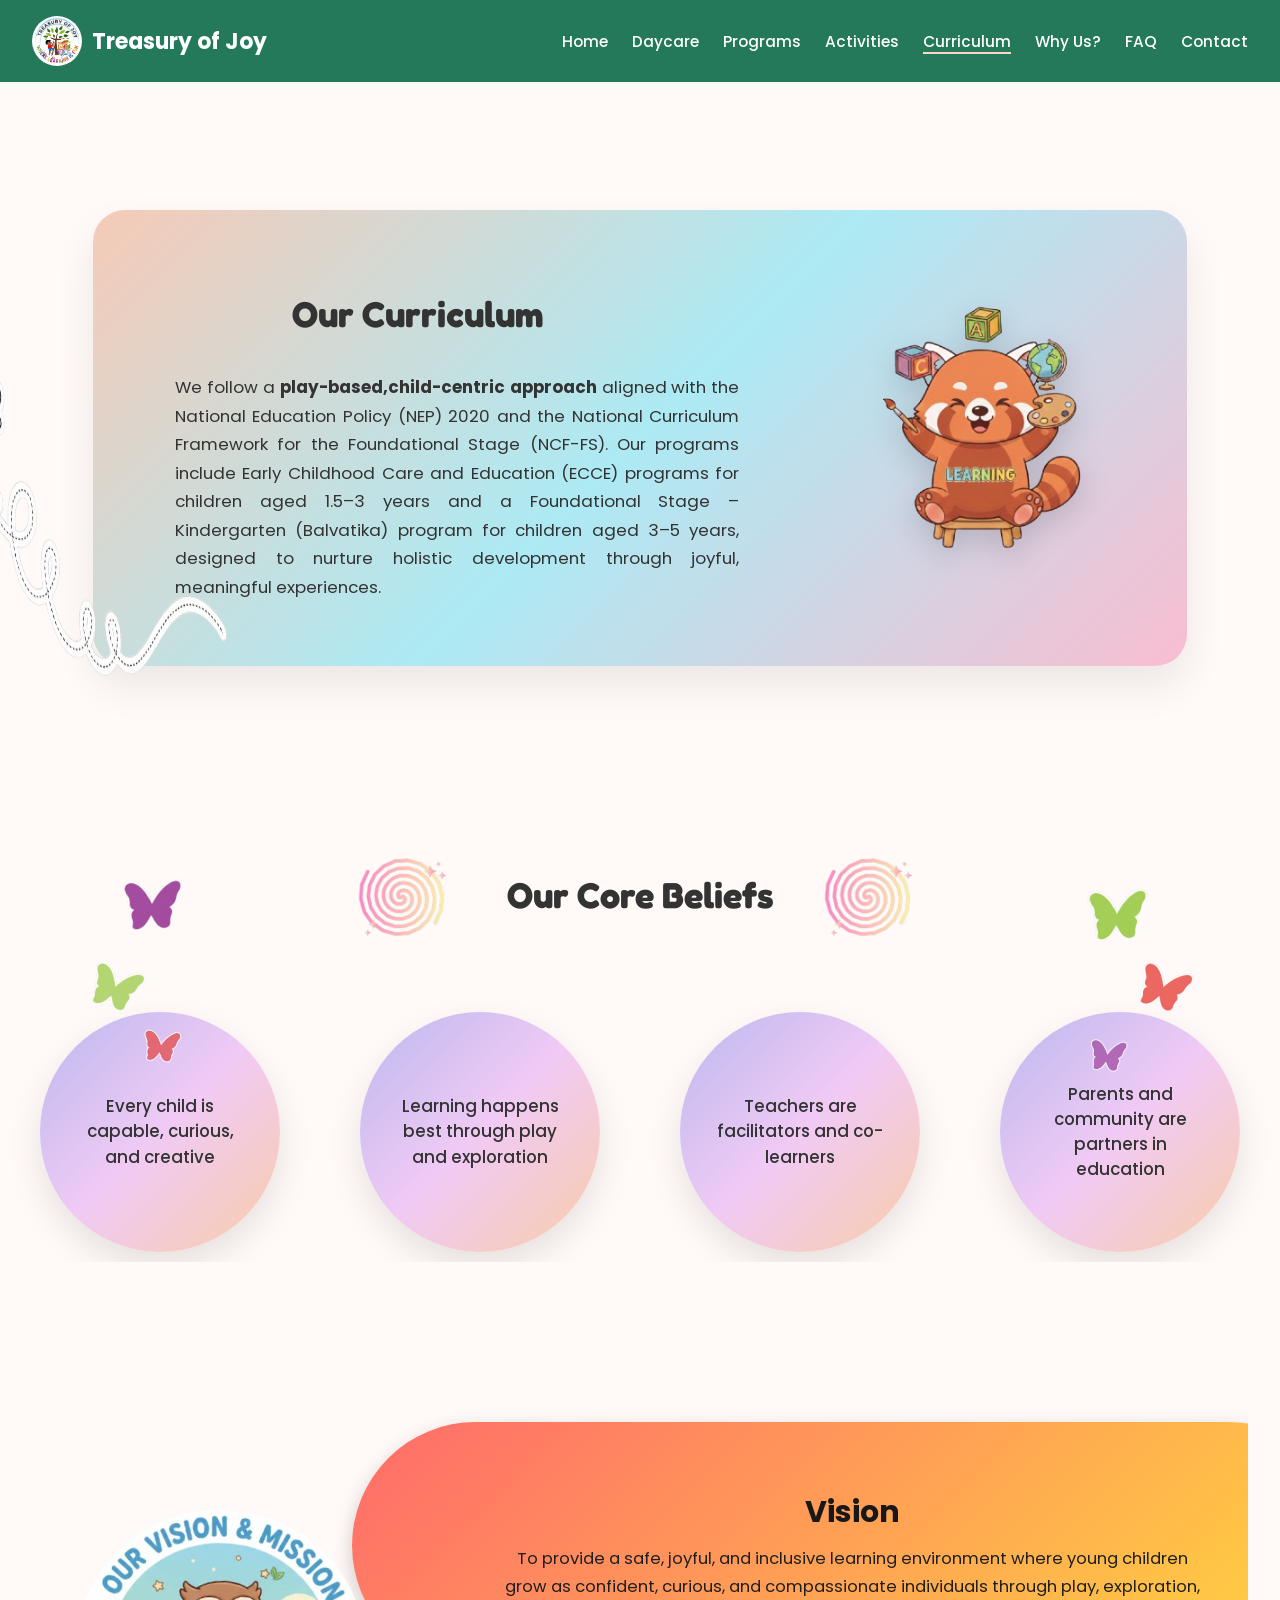
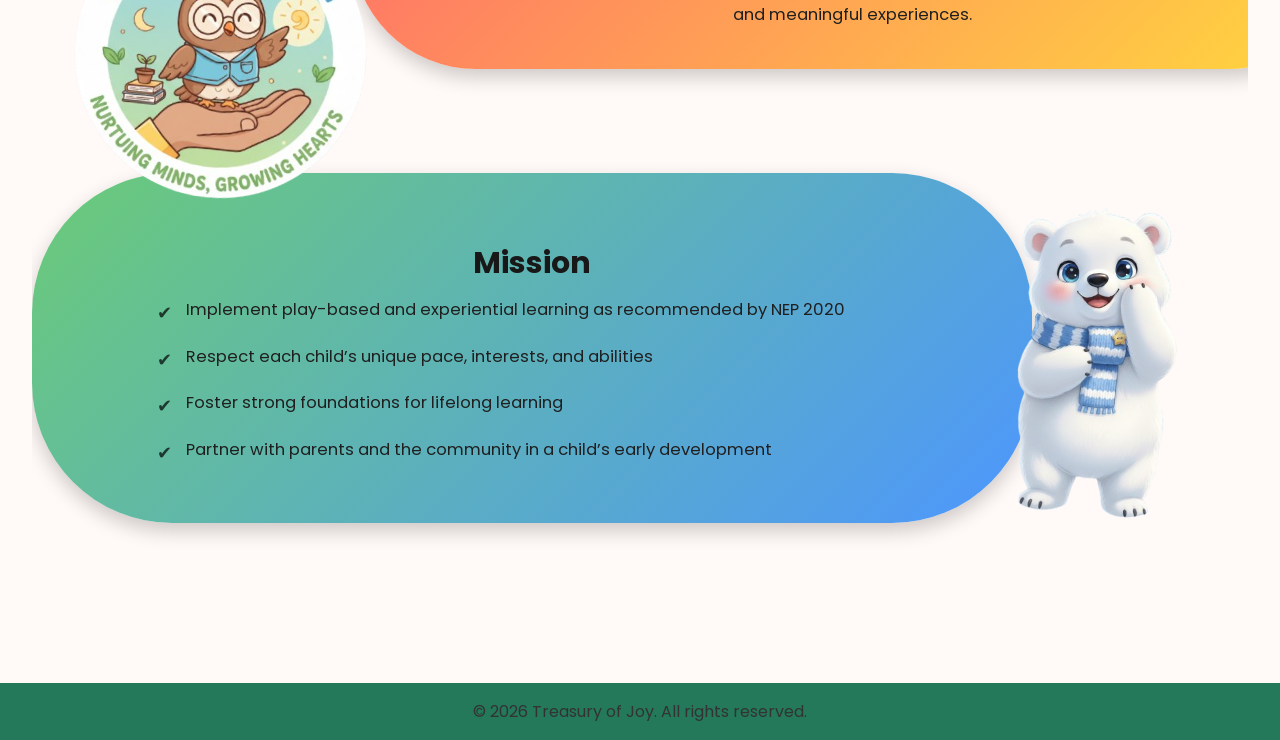
==== commit 637bceed: "corrected logo" ====
--- a/curriculum.html
+++ b/curriculum.html
@@ -18,7 +18,7 @@
 <!-- SAME NAVBAR -->
 <nav class="navbar">
   <div class="logo">
-    <img src="images/treasury.png">
+    <img src="images/TOJLogo.png">
     Treasury of Joy
   </div>
   <ul class="nav-links">
@@ -42,10 +42,7 @@
           <div class="curriculum-body">
             <div class="curriculum-text">
               <p>
-                We follow a <strong>play-based,child-centric approach</strong> aligned with the
-                National Education Policy (NEP) 2020 and the
-                National Curriculum Framework for the Foundational Stage (NCF-FS).
-                Our programs include Early Childhood Care and Education (ECCE) programs for children aged 1.5–3 years and a Foundational Stage – Kindergarten (Balvatika) program for children aged 3–5 years, designed to nurture holistic development through joyful, meaningful experiences.
+                We follow a <strong>play-based,child-centric approach</strong> aligned with the National Education Policy (NEP) 2020 and the National Curriculum Framework for the Foundational Stage (NCF-FS). Our programs include Early Childhood Care and Education (ECCE) programs for children aged 1.5–3 years and a Foundational Stage – Kindergarten (Balvatika) program for children aged 3–5 years, designed to nurture holistic development through joyful, meaningful experiences.
               </p>
             </div>
       
--- a/style.css
+++ b/style.css
@@ -63,7 +63,7 @@
   width: 50px;
   height: 50px;
   object-fit: contain;
-  border: 2px solid #5D4037;
+  border-radius: 50%;
   transition: transform 0.3s ease, box-shadow 0.3s ease;
 }
 .logo img:hover {
@@ -253,7 +253,7 @@
   pointer-events: none;
   transform-origin: center;
   transition: transform 0.3s ease;
-  left: clamp(60px, 12vw, 200px);
+  left: clamp(0px, 0vw, 200px);
   top: clamp(10px, 5vw, 20px);
   transform: rotate(-7deg);
 }
@@ -319,10 +319,13 @@
 }
 @media (max-width: 768px) {
   .sticker-sun {
-    width:80px;
+    width:90px;
     left:-1px;
-    top:-10px;
+    top:0px;
     transform: rotate(-12deg);
+  }
+  .section h2 {
+    margin-top: 4rem;
   }
 }
 
@@ -669,7 +672,11 @@
   font-weight: 500;
   color: #222;
 }
-
+.card-hint {
+  font-size: clamp(11px, 2.2vw, 14px);
+  margin-top: clamp(14px, 3vw, 24px);
+  opacity: 0.9;
+}
 .program-back {
   transform: rotateY(180deg);
   font-size: clamp(0.9rem, 1.1vw, 1rem);
@@ -1486,11 +1493,12 @@
 
   .curriculum-text {
     max-width: 100%;
-    text-align: center;
+    text-align: justify;
   }
 
   .curriculum-text p {
     padding-left: 0;
+    text-align: center;
   }
 
   .curriculum-sticker {
@@ -1697,7 +1705,7 @@
     font-size: 4rem;      /* Adjusted so text doesn't overflow screen */
     white-space: nowrap;    /* FORCES the text to stay on one single line */
     gap: 10px;              /* Reduces gap between spirals and text */
-    padding: 10px 10px 50px 10px;;             /* Removes extra padding that was squeezing the text */
+    padding: 0px 0px 50px 0px;;             /* Removes extra padding that was squeezing the text */
     
     display: inline-flex;
     align-items: center;
@@ -1705,7 +1713,7 @@
   }
 
   .spiral {
-    width: 80px;            /* Smaller spirals so they fit next to the text */
+    width: 60px;            /* Smaller spirals so they fit next to the text */
     height: auto;
     flex-shrink: 0;
   }
@@ -1824,47 +1832,78 @@
   flex-shrink: 0;
 }
 
+/* --- UPDATED AND CLEANED MEDIA QUERIES --- */
+
 @media (max-width: 1024px) {
   .vision, .mission {
     margin-left: auto;
-    margin-right: auto; /* Center cards on tablets */
-  }
+    margin-right: auto;
+    /* Center cards on tablets */
+  }
+  
   .owl { 
-    left: -13%;
-    width: 65%;          /* Scalable width */
-    max-width: 650px;
-    transform: rotate(-10deg);
-   } /* Tuck them in slightly so they don't cover text */
-  .bear { right: -15%; }
+    left: 0%;            /* Tuck it IN from the left edge slightly */
+    top: 220px;           /* Adjust position as needed */
+    width: 39%;          /* Scalable width */
+    transform: rotate(-3deg);
+    /* Revert rotate back to positive or adjust as needed */
+  } 
+
+  .bear { 
+    right: -6%;           /* Tuck it IN from the right edge slightly */
+     /* Adjust position as needed */
+    width: 30%;          /* Scalable width */
+    transform: rotate(5deg);
+  }
 }
 
 @media (max-width: 768px) {
   .cards-container {
-    padding: 20px 10px; /* Space for characters at top/bottom */
+    padding: 20px 10px;
+    gap: 30px; /* Slightly tighter gaps for smaller screens */
   }
   
   .cardd {
     width: 95%;
-    border-radius: 60px; /* Better text flow for vertical screens */
-    padding: 40px 20px;
-  }
-
-  /* 2. SHOW and STYLE the new rectangular image for mobile */
+    border-radius: 60px;
+    padding: 30px 20px;
+  }
+
+  .cardd h2 {
+    font-size: 24px;
+    margin-bottom: 10px;
+  }
+
+  .cardd p,
+  .mission-points li {
+    font-size: 15px; /* Slightly smaller text for better readability on phones */
+  }
+
+  /* SHOW and STYLE the new rectangular image for mobile */
   .mission-vision-banner {
-    display: block;      /* Makes the image visible on mobile */
-    width: 100%;         /* Fits the full width of the mobile screen */
-    height: auto;        /* Maintains the correct aspect ratio */
-    margin-top: 20px; /* Space between the new image and the cards */
-    max-width: 500px;    /* Optional: prevents the image from getting too massive on small laptops */
-             /* Keeps it above other elements */
+    display: block;
+    width: 90%;          /* Fits nicely, with some edge padding */
+    height: auto;
+    margin: 20px auto;    /* Centers and gives space */
+    max-width: 400px;
+    border-radius: 20px; /* Looks friendlier with rounded corners */
+  }
+
+  /* Character positioning for very small mobile (Phones) */
+  .owl { 
+    width: 180px;        /* Fixed max size for phone screens */
+    left: -20px;         /* Anchored from the left */
+    top: 90px;
+    transform: rotate(-8deg);
   }
 
   .bear {
-    width: 200px;
-    bottom: -1%;
-  }
-}
-
+    width: 150px;        /* Fixed max size for phone screens */
+    right: -45px;        /* Anchored from the right */
+    bottom: 7px;
+    transform: rotate(5deg);
+  }
+}
 /* DAYCARE SECTION */
 .daycare-section {
   padding: 60px 20px;
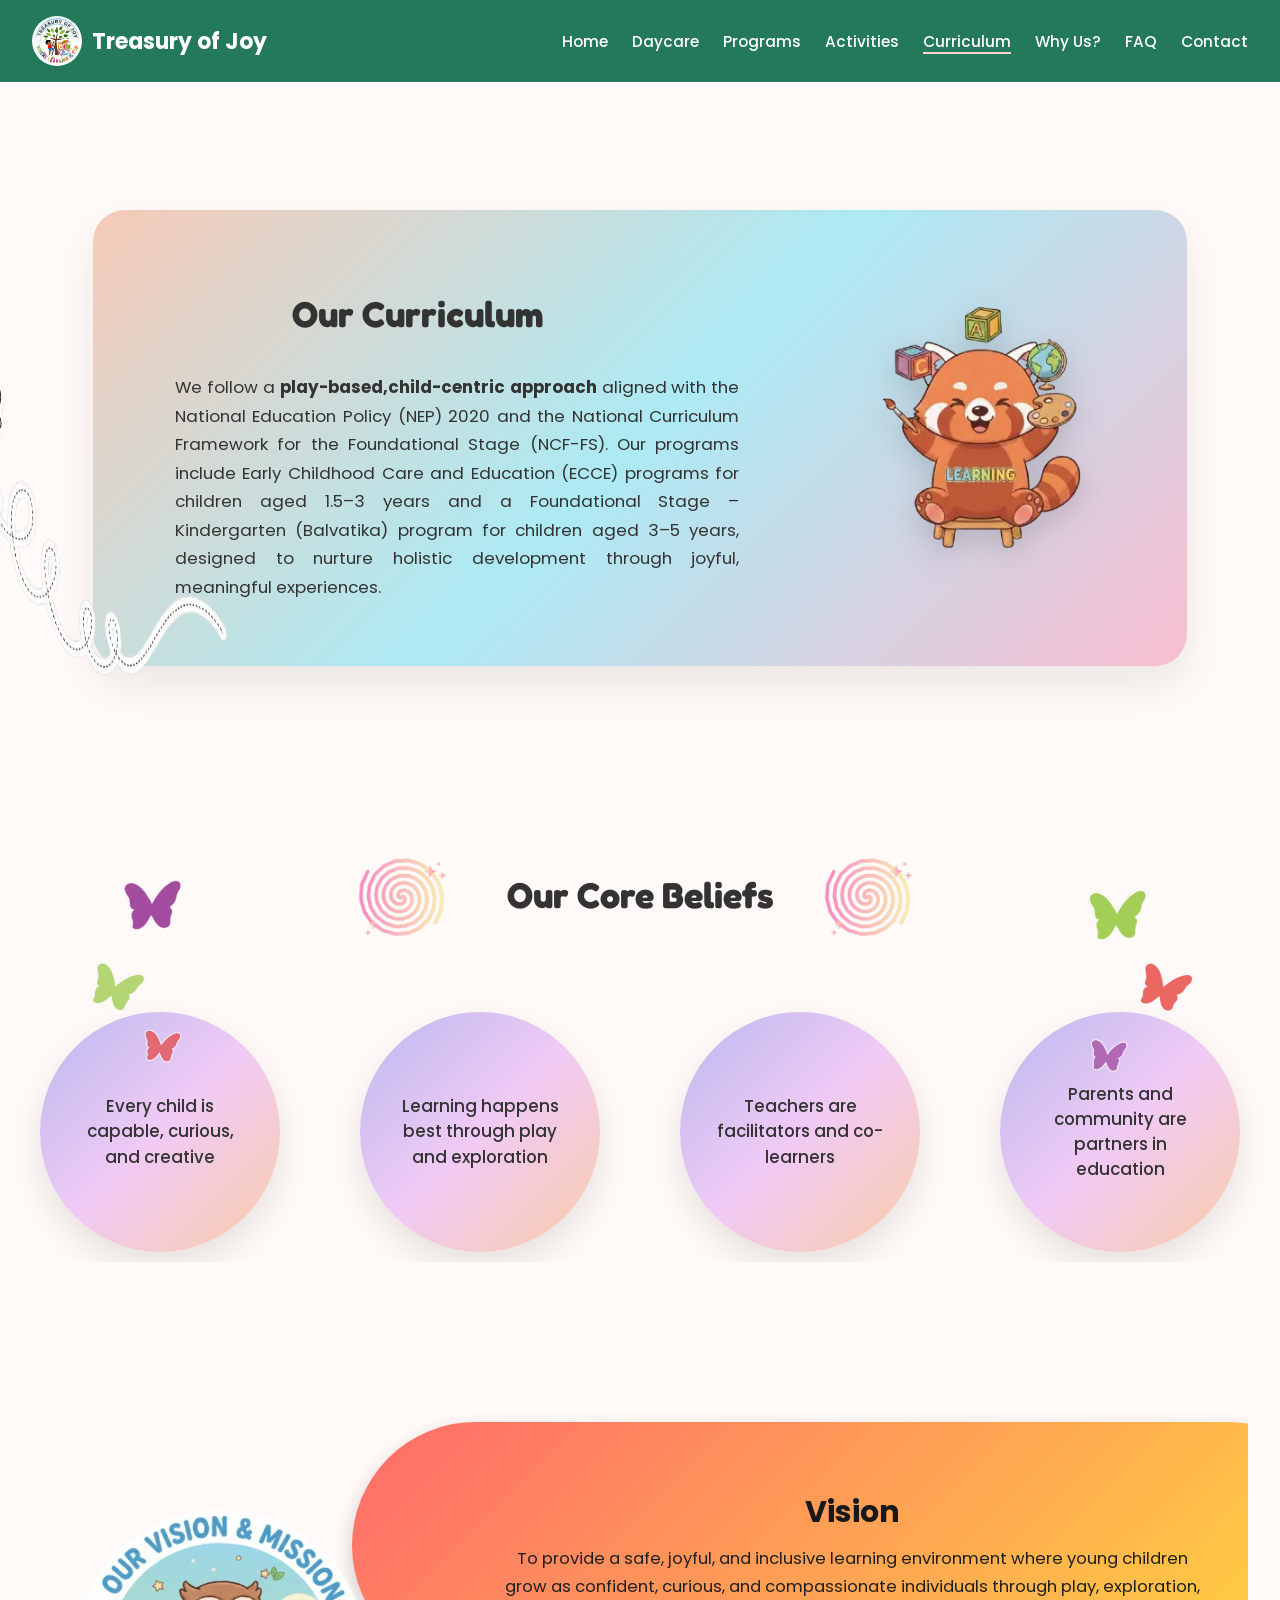
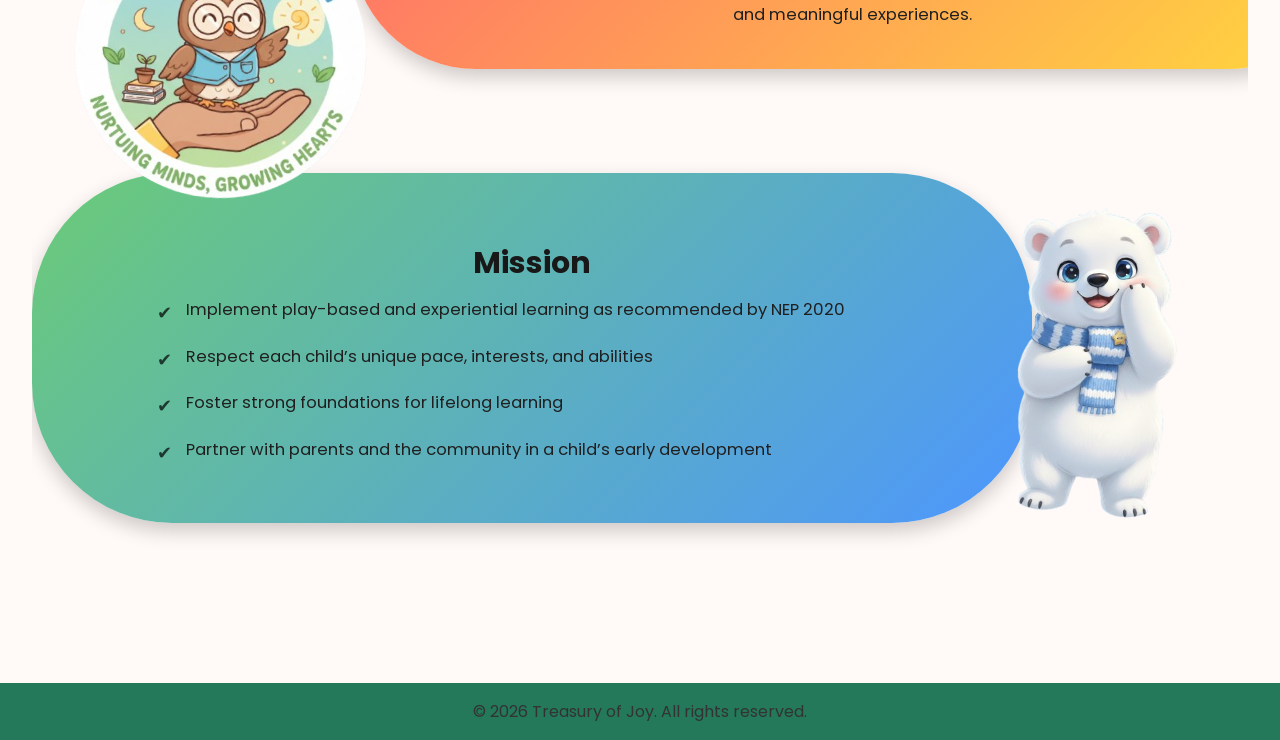
==== commit d18d85ce: "compressed images and videos" ====
--- a/curriculum.html
+++ b/curriculum.html
@@ -18,7 +18,7 @@
 <!-- SAME NAVBAR -->
 <nav class="navbar">
   <div class="logo">
-    <img src="images/TOJLogo.png">
+    <img src="images/TOJLogo.webp">
     Treasury of Joy
   </div>
   <ul class="nav-links">
@@ -46,9 +46,9 @@
               </p>
             </div>
       
-            <img src="images/curriculum.png" class="curriculum-sticker" alt="">
+            <img src="images/curriculum.webp" class="curriculum-sticker" alt="">
           </div>
-          <img src="images/bee.png" class="bee" alt="">
+          <img src="images/bee.webp" class="bee" alt="">
 </section>
 
 <section class="section core-beliefs">
@@ -90,7 +90,7 @@
 <section class="section">
   <div class="cards-container">
     <img src="images/owl.png" class="owl">
-    <img src="images/V&M.png" class="mission-vision-banner">
+    <img src="images/V&M.webp" class="mission-vision-banner">
     <div class="cardd vision">
       <h2>Vision</h2>
       <p>To provide a safe, joyful, and inclusive learning environment where young children grow as confident, curious, and compassionate individuals through play, exploration, and meaningful experiences.
--- a/style.css
+++ b/style.css
@@ -295,7 +295,7 @@
 /* GIF */
 .activity-card img {
   width: 100%;
-  height: clamp(200px, 25vw, 320px);
+  height: clamp(220px, 25vw, 320px);
   object-fit: cover;
   border-radius: 18px;
   margin-bottom: 1rem;
